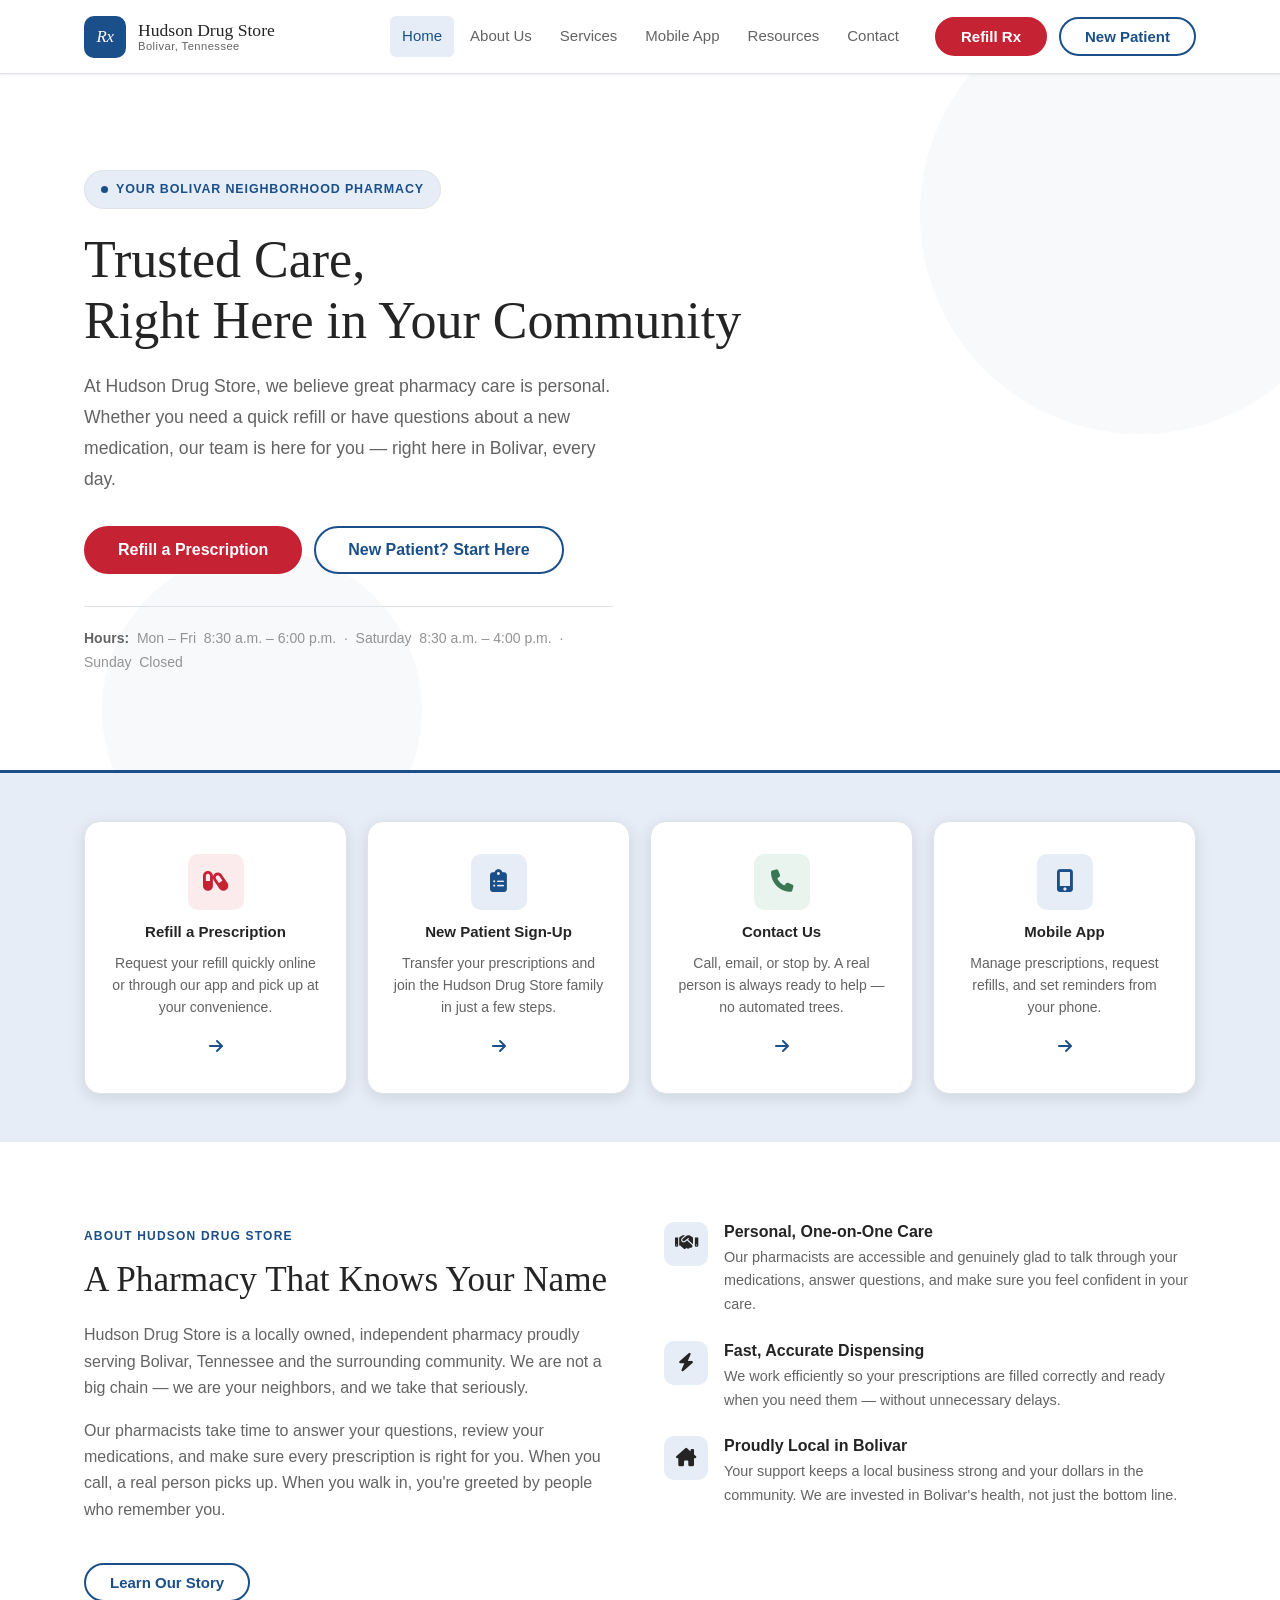
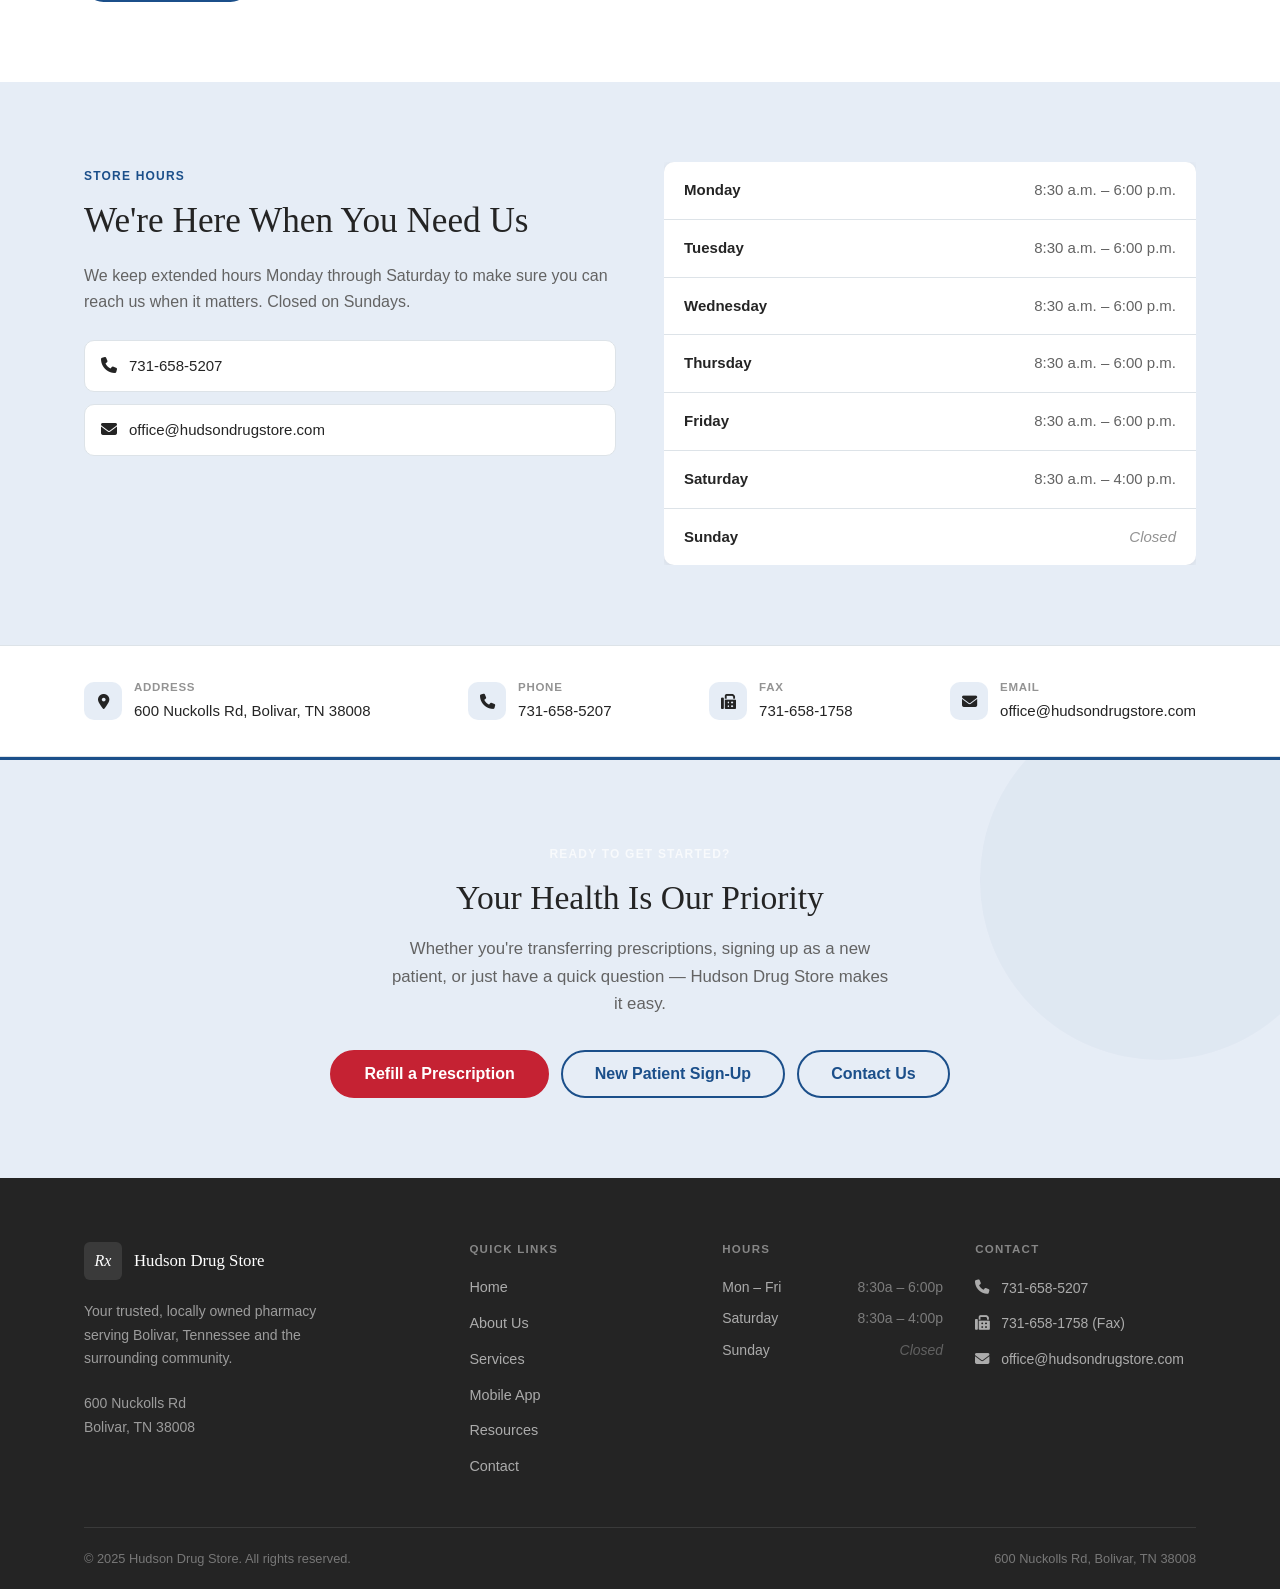
==== index.html @ bd964851 "Initial commit" ====
<!DOCTYPE html>
<html lang="en">
<head>
  <meta charset="UTF-8" />
  <meta name="viewport" content="width=device-width, initial-scale=1.0" />
  <meta name="description" content="Hudson Drug Store is your trusted, locally owned pharmacy in Bolivar, Tennessee. Prescription refills, medication counseling, immunizations, and more — from a team that knows you by name." />
  <title>Hudson Drug Store — Bolivar, TN</title>
  <link rel="stylesheet" href="styles.css" />
  <link rel="stylesheet" href="https://cdnjs.cloudflare.com/ajax/libs/font-awesome/6.5.1/css/all.min.css" />
</head>
<body>

  <!-- ============================================================
       SITE HEADER — repeated on every page
       ============================================================ -->
  <header class="site-header">
    <div class="container header-inner">

      <a href="index.html" class="logo" aria-label="Hudson Drug Store — Home">
        <div class="logo-mark" aria-hidden="true">Rx</div>
        <div class="logo-text">
          <span class="logo-name">Hudson Drug Store</span>
          <span class="logo-tagline">Bolivar, Tennessee</span>
        </div>
      </a>

      <nav class="main-nav" id="main-nav" aria-label="Main navigation">
        <ul class="nav-list">
          <li><a href="index.html">Home</a></li>
          <li><a href="about.html">About Us</a></li>
          <li><a href="services.html">Services</a></li>
          <li><a href="mobile-app.html">Mobile App</a></li>
          <li><a href="resources.html">Resources</a></li>
          <li><a href="contact.html">Contact</a></li>
        </ul>
        <!-- These buttons are visible only in the mobile nav panel -->
        <div class="nav-mobile-actions">
          <a href="https://portal.digitalpharmacist.com/?pharmacy_id=35639321-9e39-4f12-9762-fe898cc6b6e4" class="btn btn-accent btn-lg">Refill a Prescription</a>
          <!-- TODO: Replace # with your new patient registration URL -->
          <a href="contact.html" class="btn btn-outline btn-lg">New Patient Sign-Up</a>
        </div>
      </nav>

      <!-- Desktop action buttons -->
      <div class="header-actions">
        <a href="https://portal.digitalpharmacist.com/?pharmacy_id=35639321-9e39-4f12-9762-fe898cc6b6e4" class="btn btn-accent">Refill Rx</a>
        <!-- TODO: Replace # with your new patient registration URL -->
        <a href="contact.html" class="btn btn-outline">New Patient</a>
      </div>

      <button
        class="mobile-menu-toggle"
        id="mobile-menu-toggle"
        aria-controls="main-nav"
        aria-expanded="false"
        aria-label="Toggle navigation menu"
      >
        <span></span>
        <span></span>
        <span></span>
      </button>

    </div>
  </header>
  <!-- ============================================================
       END SITE HEADER
       ============================================================ -->


  <main>

    <!-- ────────────────────────────────────────────────────────
         HERO
         ──────────────────────────────────────────────────────── -->
    <section class="hero" aria-labelledby="hero-heading">
      <div class="container">
        <div class="hero-inner">

          <div class="hero-badge" aria-hidden="true">
            <span class="hero-badge-dot"></span>
            Your Bolivar Neighborhood Pharmacy
          </div>

          <h1 id="hero-heading">
            Trusted Care,<br>
            Right Here in Your Community
          </h1>

          <p class="hero-sub">
            At Hudson Drug Store, we believe great pharmacy care is personal.
            Whether you need a quick refill or have questions about a new
            medication, our team is here for you — right here in Bolivar,
            every day.
          </p>

          <div class="hero-actions">
            <a href="https://portal.digitalpharmacist.com/?pharmacy_id=35639321-9e39-4f12-9762-fe898cc6b6e4" class="btn btn-accent btn-lg">Refill a Prescription</a>
            <!-- TODO: Replace # with your new patient registration URL -->
            <a href="contact.html" class="btn btn-outline btn-lg">New Patient? Start Here</a>
          </div>

          <p class="hero-note">
            <strong>Hours:</strong>&nbsp;
            Mon – Fri &nbsp;8:30 a.m. – 6:00 p.m.
            &nbsp;·&nbsp;
            Saturday &nbsp;8:30 a.m. – 4:00 p.m.
            &nbsp;·&nbsp;
            Sunday &nbsp;Closed
          </p>

        </div>
      </div>
    </section>
    <!-- END HERO -->


    <!-- ────────────────────────────────────────────────────────
         QUICK ACTION CARDS
         ──────────────────────────────────────────────────────── -->
    <section class="section section--sm section--alt" aria-label="Quick actions">
      <div class="container">
        <div class="action-cards">

          <a href="https://portal.digitalpharmacist.com/?pharmacy_id=35639321-9e39-4f12-9762-fe898cc6b6e4" class="action-card">
            <div class="action-card-icon action-card-icon--accent" aria-hidden="true"><i class="fa-solid fa-capsules"></i></div>
            <h3>Refill a Prescription</h3>
            <p>Request your refill quickly online or through our app and pick up at your convenience.</p>
            <span class="action-card-arrow" aria-hidden="true"><i class="fa-solid fa-arrow-right"></i></span>
          </a>

          <!-- TODO: Replace # with your new patient registration URL -->
          <a href="contact.html" class="action-card">
            <div class="action-card-icon action-card-icon--primary" aria-hidden="true"><i class="fa-solid fa-clipboard-list"></i></div>
            <h3>New Patient Sign-Up</h3>
            <p>Transfer your prescriptions and join the Hudson Drug Store family in just a few steps.</p>
            <span class="action-card-arrow" aria-hidden="true"><i class="fa-solid fa-arrow-right"></i></span>
          </a>

          <a href="contact.html" class="action-card">
            <div class="action-card-icon action-card-icon--green" aria-hidden="true"><i class="fa-solid fa-phone"></i></div>
            <h3>Contact Us</h3>
            <p>Call, email, or stop by. A real person is always ready to help — no automated trees.</p>
            <span class="action-card-arrow" aria-hidden="true"><i class="fa-solid fa-arrow-right"></i></span>
          </a>

          <a href="mobile-app.html" class="action-card">
            <div class="action-card-icon action-card-icon--primary" aria-hidden="true"><i class="fa-solid fa-mobile-screen-button"></i></div>
            <h3>Mobile App</h3>
            <p>Manage prescriptions, request refills, and set reminders from your phone.</p>
            <span class="action-card-arrow" aria-hidden="true"><i class="fa-solid fa-arrow-right"></i></span>
          </a>

        </div>
      </div>
    </section>
    <!-- END QUICK ACTION CARDS -->


    <!-- ────────────────────────────────────────────────────────
         WELCOME / TRUST SECTION
         ──────────────────────────────────────────────────────── -->
    <section class="section section--white" aria-labelledby="welcome-heading">
      <div class="container">
        <div class="welcome-grid">

          <div class="welcome-text">
            <span class="section-label">About Hudson Drug Store</span>
            <h2 id="welcome-heading">A Pharmacy That Knows Your Name</h2>
            <p>
              Hudson Drug Store is a locally owned, independent pharmacy proudly serving
              Bolivar, Tennessee and the surrounding community. We are not a big chain —
              we are your neighbors, and we take that seriously.
            </p>
            <p>
              Our pharmacists take time to answer your questions, review your medications,
              and make sure every prescription is right for you. When you call, a real person
              picks up. When you walk in, you're greeted by people who remember you.
            </p>
            <a href="about.html" class="btn btn-outline mt-6">Learn Our Story</a>
          </div>

          <div class="trust-points">

            <div class="trust-point">
              <div class="trust-point-icon" aria-hidden="true"><i class="fa-solid fa-handshake"></i></div>
              <div class="trust-point-body">
                <h4>Personal, One-on-One Care</h4>
                <p>Our pharmacists are accessible and genuinely glad to talk through your medications, answer questions, and make sure you feel confident in your care.</p>
              </div>
            </div>

            <div class="trust-point">
              <div class="trust-point-icon" aria-hidden="true"><i class="fa-solid fa-bolt"></i></div>
              <div class="trust-point-body">
                <h4>Fast, Accurate Dispensing</h4>
                <p>We work efficiently so your prescriptions are filled correctly and ready when you need them — without unnecessary delays.</p>
              </div>
            </div>

            <div class="trust-point">
              <div class="trust-point-icon" aria-hidden="true"><i class="fa-solid fa-house-chimney"></i></div>
              <div class="trust-point-body">
                <h4>Proudly Local in Bolivar</h4>
                <p>Your support keeps a local business strong and your dollars in the community. We are invested in Bolivar's health, not just the bottom line.</p>
              </div>
            </div>

          </div>

        </div>
      </div>
    </section>
    <!-- END WELCOME / TRUST SECTION -->


    <!-- ────────────────────────────────────────────────────────
         HOURS SECTION
         ──────────────────────────────────────────────────────── -->
    <section class="section section--alt" aria-labelledby="hours-heading">
      <div class="container">
        <div class="hours-grid">

          <div class="hours-info">
            <span class="section-label">Store Hours</span>
            <h2 id="hours-heading">We're Here When You Need Us</h2>
            <p>
              We keep extended hours Monday through Saturday to make sure you can reach us
              when it matters. Closed on Sundays.
            </p>
            <div class="hours-contact-links">
              <a href="tel:7316585207" class="hours-contact-link">
                <span aria-hidden="true"><i class="fa-solid fa-phone"></i></span>
                731-658-5207
              </a>
              <a href="mailto:office@hudsondrugstore.com" class="hours-contact-link">
                <span aria-hidden="true"><i class="fa-solid fa-envelope"></i></span>
                office@hudsondrugstore.com
              </a>
            </div>
          </div>

          <div class="hours-table-wrap">
            <table class="hours-table" aria-label="Pharmacy hours of operation">
              <tbody>
                <tr>
                  <td>Monday</td>
                  <td>8:30 a.m. – 6:00 p.m.</td>
                </tr>
                <tr>
                  <td>Tuesday</td>
                  <td>8:30 a.m. – 6:00 p.m.</td>
                </tr>
                <tr>
                  <td>Wednesday</td>
                  <td>8:30 a.m. – 6:00 p.m.</td>
                </tr>
                <tr>
                  <td>Thursday</td>
                  <td>8:30 a.m. – 6:00 p.m.</td>
                </tr>
                <tr>
                  <td>Friday</td>
                  <td>8:30 a.m. – 6:00 p.m.</td>
                </tr>
                <tr>
                  <td>Saturday</td>
                  <td>8:30 a.m. – 4:00 p.m.</td>
                </tr>
                <tr>
                  <td>Sunday</td>
                  <td class="hours-closed">Closed</td>
                </tr>
              </tbody>
            </table>
          </div>

        </div>
      </div>
    </section>
    <!-- END HOURS SECTION -->


    <!-- ────────────────────────────────────────────────────────
         CONTACT STRIP
         ──────────────────────────────────────────────────────── -->
    <div class="contact-strip" aria-label="Contact information summary">
      <div class="container">
        <div class="contact-strip-inner">

          <div class="contact-strip-item">
            <div class="contact-strip-icon" aria-hidden="true"><i class="fa-solid fa-location-dot"></i></div>
            <div>
              <strong>Address</strong>
              <span>600 Nuckolls Rd, Bolivar, TN 38008</span>
            </div>
          </div>

          <div class="contact-strip-item">
            <div class="contact-strip-icon" aria-hidden="true"><i class="fa-solid fa-phone"></i></div>
            <div>
              <strong>Phone</strong>
              <a href="tel:7316585207">731-658-5207</a>
            </div>
          </div>

          <div class="contact-strip-item">
            <div class="contact-strip-icon" aria-hidden="true"><i class="fa-solid fa-fax"></i></div>
            <div>
              <strong>Fax</strong>
              <span>731-658-1758</span>
            </div>
          </div>

          <div class="contact-strip-item">
            <div class="contact-strip-icon" aria-hidden="true"><i class="fa-solid fa-envelope"></i></div>
            <div>
              <strong>Email</strong>
              <a href="mailto:office@hudsondrugstore.com">office@hudsondrugstore.com</a>
            </div>
          </div>

        </div>
      </div>
    </div>
    <!-- END CONTACT STRIP -->


    <!-- ────────────────────────────────────────────────────────
         CTA STRIP
         ──────────────────────────────────────────────────────── -->
    <section class="cta-strip" aria-labelledby="cta-heading">
      <div class="container">
        <span class="section-label section-label--light">Ready to Get Started?</span>
        <h2 id="cta-heading">Your Health Is Our Priority</h2>
        <p>
          Whether you're transferring prescriptions, signing up as a new patient, or just
          have a quick question — Hudson Drug Store makes it easy.
        </p>
        <div class="btn-group">
          <a href="https://portal.digitalpharmacist.com/?pharmacy_id=35639321-9e39-4f12-9762-fe898cc6b6e4" class="btn btn-accent btn-lg">Refill a Prescription</a>
          <!-- TODO: Replace # with your new patient registration URL -->
          <a href="contact.html" class="btn btn-outline btn-lg">New Patient Sign-Up</a>
          <a href="contact.html" class="btn btn-outline btn-lg">Contact Us</a>
        </div>
      </div>
    </section>
    <!-- END CTA STRIP -->

  </main>


  <!-- ============================================================
       SITE FOOTER — repeated on every page
       ============================================================ -->
  <footer class="site-footer" aria-label="Site footer">
    <div class="container">
      <div class="footer-grid">

        <div class="footer-col">
          <a href="index.html" class="footer-logo" aria-label="Hudson Drug Store — Home">
            <div class="footer-logo-mark" aria-hidden="true">Rx</div>
            <span class="footer-logo-name">Hudson Drug Store</span>
          </a>
          <p class="footer-tagline">
            Your trusted, locally owned pharmacy serving Bolivar, Tennessee
            and the surrounding community.
          </p>
          <address class="footer-address">
            600 Nuckolls Rd<br>
            Bolivar, TN 38008
          </address>
        </div>

        <div class="footer-col">
          <h4>Quick Links</h4>
          <nav class="footer-links" aria-label="Footer navigation">
            <a href="index.html">Home</a>
            <a href="about.html">About Us</a>
            <a href="services.html">Services</a>
            <a href="mobile-app.html">Mobile App</a>
            <a href="resources.html">Resources</a>
            <a href="contact.html">Contact</a>
          </nav>
        </div>

        <div class="footer-col">
          <h4>Hours</h4>
          <div class="footer-hours">
            <div class="footer-hours-row">
              <span>Mon – Fri</span>
              <span>8:30a – 6:00p</span>
            </div>
            <div class="footer-hours-row">
              <span>Saturday</span>
              <span>8:30a – 4:00p</span>
            </div>
            <div class="footer-hours-row">
              <span>Sunday</span>
              <span class="closed">Closed</span>
            </div>
          </div>
        </div>

        <div class="footer-col">
          <h4>Contact</h4>
          <div class="footer-contact-links">
            <a href="tel:7316585207" class="footer-contact-link">
              <span aria-hidden="true"><i class="fa-solid fa-phone"></i></span> 731-658-5207
            </a>
            <a href="tel:7316581758" class="footer-contact-link">
              <span aria-hidden="true"><i class="fa-solid fa-fax"></i></span> 731-658-1758 (Fax)
            </a>
            <a href="mailto:office@hudsondrugstore.com" class="footer-contact-link">
              <span aria-hidden="true"><i class="fa-solid fa-envelope"></i></span> office@hudsondrugstore.com
            </a>
          </div>
        </div>

      </div>

      <div class="footer-bottom">
        <span>&copy; 2025 Hudson Drug Store. All rights reserved.</span>
        <span>600 Nuckolls Rd, Bolivar, TN 38008</span>
      </div>
    </div>
  </footer>
  <!-- ============================================================
       END SITE FOOTER
       ============================================================ -->


  <script src="script.js"></script>
</body>
</html>
---- styles.css ----
/* ==================================================
   Hudson Drug Store — Main Stylesheet
   styles.css
   ==================================================

   Table of Contents
   -------------------------------------------------
   1.  CSS Custom Properties
   2.  Reset & Base
   3.  Typography
   4.  Container & Layout
   5.  Buttons
   6.  Site Header & Logo
   7.  Navigation
   8.  Mobile Menu Toggle
   9.  Home Hero
   10. Quick Action Cards
   11. Welcome / Trust Section
   12. Hours Section
   13. Contact Info Strip
   14. CTA Strip
   15. Subpage Hero (Interior Pages)
   16. Content Sections (Shared)
   17. Service Items
   18. Value / Feature Cards
   19. About Page
   20. Mobile App Page
   21. Resources & FAQ Page
   22. Contact Page
   23. Contact Form
   24. Map Placeholder
   25. Site Footer
   26. Utilities
   27. Responsive — Tablet (max-width: 960px)
   28. Responsive — Mobile (max-width: 640px)
   ================================================== */


/* ─── 1. CSS Custom Properties ─────────────────────────────── */

:root {
  /* Brand colors */
  --clr-primary:         #1B4F8A;
  --clr-primary-dark:    #153E6E;
  --clr-primary-darker:  #0E2A4D;
  --clr-primary-light:   #E6EDF6;

  --clr-accent:          #C52233;
  --clr-accent-dark:     #A41C2B;
  --clr-accent-light:    #FCEBED;

  --clr-green:           #3A7855;
  --clr-green-light:     #E8F4ED;

  /* Neutrals */
  --clr-text:            #242424;
  --clr-text-muted:      #636363;
  --clr-text-light:      #939393;
  --clr-bg:              #FFFFFF;
  --clr-bg-alt:          #E6EDF6;
  --clr-white:           #FFFFFF;
  --clr-border:          #DDE3E8;
  --clr-border-dark:     #C5CDD4;

  /* Spacing scale */
  --sp-1:   0.25rem;
  --sp-2:   0.5rem;
  --sp-3:   0.75rem;
  --sp-4:   1rem;
  --sp-5:   1.25rem;
  --sp-6:   1.5rem;
  --sp-8:   2rem;
  --sp-10:  2.5rem;
  --sp-12:  3rem;
  --sp-16:  4rem;
  --sp-20:  5rem;
  --sp-24:  6rem;

  /* Border radius */
  --r-xs:   4px;
  --r-sm:   6px;
  --r:      10px;
  --r-lg:   16px;
  --r-xl:   24px;
  --r-full: 9999px;

  /* Shadows */
  --sh-xs: 0 1px 3px rgba(0, 0, 0, 0.07);
  --sh-sm: 0 2px 8px rgba(0, 0, 0, 0.09);
  --sh:    0 4px 16px rgba(0, 0, 0, 0.11);
  --sh-md: 0 8px 24px rgba(0, 0, 0, 0.13);
  --sh-lg: 0 16px 48px rgba(0, 0, 0, 0.15);

  /* Typography */
  --font-body:  -apple-system, BlinkMacSystemFont, 'Segoe UI', Roboto,
                Oxygen-Sans, Ubuntu, Cantarell, 'Helvetica Neue', sans-serif;
  --font-serif: Georgia, 'Palatino Linotype', 'Book Antiqua', Palatino, serif;

  /* Layout */
  --max-w:  1160px;
  --hdr-h:  74px;

  /* Transitions */
  --tr:      0.18s ease;
  --tr-slow: 0.30s ease;
}


/* ─── 2. Reset & Base ───────────────────────────────────────── */

*,
*::before,
*::after {
  box-sizing: border-box;
  margin: 0;
  padding: 0;
}

html {
  scroll-behavior: smooth;
  -webkit-text-size-adjust: 100%;
}

body {
  font-family: var(--font-body);
  font-size: 1rem;
  line-height: 1.65;
  color: var(--clr-text);
  background-color: var(--clr-bg);
  -webkit-font-smoothing: antialiased;
  -moz-osx-font-smoothing: grayscale;
}

body.nav-is-open {
  overflow: hidden;
}

img {
  max-width: 100%;
  height: auto;
  display: block;
}

a {
  color: var(--clr-primary);
  text-decoration: none;
  transition: color var(--tr);
}

a:hover {
  color: var(--clr-primary-dark);
}

ul,
ol {
  list-style: none;
}

table {
  border-collapse: collapse;
  width: 100%;
}

input,
textarea,
select,
button {
  font-family: inherit;
  font-size: inherit;
}


/* ─── 3. Typography ─────────────────────────────────────────── */

h1,
h2,
h3,
h4,
h5,
h6 {
  font-family: var(--font-serif);
  line-height: 1.25;
  color: var(--clr-text);
  font-weight: normal;
}

h1 { font-size: clamp(2rem, 5vw, 3rem); }
h2 { font-size: clamp(1.6rem, 3.5vw, 2.2rem); }
h3 { font-size: clamp(1.15rem, 2.5vw, 1.5rem); }
h4 { font-size: 1rem;      font-family: var(--font-body); font-weight: 700; }
h5 { font-size: 0.9375rem; font-family: var(--font-body); font-weight: 700; }

p {
  margin-bottom: var(--sp-4);
  color: var(--clr-text-muted);
  max-width: 68ch;
}

p:last-child {
  margin-bottom: 0;
}

strong {
  color: var(--clr-text);
  font-weight: 600;
}

/* Eyebrow / section labels */
.section-label {
  display: inline-block;
  font-family: var(--font-body);
  font-size: 0.75rem;
  font-weight: 700;
  letter-spacing: 0.1em;
  text-transform: uppercase;
  color: var(--clr-primary);
  margin-bottom: var(--sp-3);
}

.section-label--accent {
  color: var(--clr-accent);
}

.section-label--light {
  color: rgba(255, 255, 255, 0.70);
}


/* ─── 4. Container & Layout ─────────────────────────────────── */

.container {
  width: 100%;
  max-width: var(--max-w);
  margin-left: auto;
  margin-right: auto;
  padding-left: var(--sp-6);
  padding-right: var(--sp-6);
}

.section {
  padding-top: var(--sp-20);
  padding-bottom: var(--sp-20);
}

.section--sm {
  padding-top: var(--sp-12);
  padding-bottom: var(--sp-12);
}

.section--lg {
  padding-top: var(--sp-24);
  padding-bottom: var(--sp-24);
}

.section--alt   { background-color: var(--clr-bg-alt); }
.section--white { background-color: var(--clr-white); }
.section--primary { background-color: var(--clr-primary-light); color: var(--clr-text); }
.section--dark    { background-color: #242424; color: var(--clr-white); }

.section-header {
  margin-bottom: var(--sp-12);
}

.section-header h2 {
  margin-bottom: var(--sp-3);
}

.section-header p {
  font-size: 1.05rem;
  max-width: 60ch;
}

.section-header--center {
  text-align: center;
}

.section-header--center p {
  margin-left: auto;
  margin-right: auto;
}

/* Grid helpers */
.grid-2 {
  display: grid;
  grid-template-columns: 1fr 1fr;
  gap: var(--sp-8);
  align-items: start;
}

.grid-3 {
  display: grid;
  grid-template-columns: repeat(3, 1fr);
  gap: var(--sp-6);
}

.grid-4 {
  display: grid;
  grid-template-columns: repeat(4, 1fr);
  gap: var(--sp-6);
}


/* ─── 5. Buttons ────────────────────────────────────────────── */

.btn {
  display: inline-flex;
  align-items: center;
  justify-content: center;
  gap: var(--sp-2);
  padding: 0.625rem var(--sp-6);
  border: 2px solid transparent;
  border-radius: var(--r-full);
  font-family: var(--font-body);
  font-size: 0.9375rem;
  font-weight: 600;
  line-height: 1;
  cursor: pointer;
  text-decoration: none;
  white-space: nowrap;
  transition: background-color var(--tr), color var(--tr),
              border-color var(--tr), transform var(--tr), box-shadow var(--tr);
  -webkit-user-select: none;
  user-select: none;
}

.btn:focus-visible {
  outline: 3px solid var(--clr-accent);
  outline-offset: 3px;
}

.btn:active {
  transform: translateY(1px);
}

/* Primary — teal fill */
.btn-primary {
  background-color: var(--clr-primary);
  border-color: var(--clr-primary);
  color: var(--clr-white);
}

.btn-primary:hover {
  background-color: var(--clr-primary-dark);
  border-color: var(--clr-primary-dark);
  color: var(--clr-white);
  box-shadow: var(--sh-sm);
}

/* Accent — orange fill (main CTA) */
.btn-accent {
  background-color: var(--clr-accent);
  border-color: var(--clr-accent);
  color: var(--clr-white);
}

.btn-accent:hover {
  background-color: var(--clr-accent-dark);
  border-color: var(--clr-accent-dark);
  color: var(--clr-white);
  box-shadow: var(--sh-sm);
}

/* Outline — teal border on light background */
.btn-outline {
  background-color: transparent;
  border-color: var(--clr-primary);
  color: var(--clr-primary);
}

.btn-outline:hover {
  background-color: var(--clr-primary);
  color: var(--clr-white);
}

/* Outline white — white border on dark background */
.btn-outline-white {
  background-color: transparent;
  border-color: rgba(255, 255, 255, 0.70);
  color: var(--clr-white);
}

.btn-outline-white:hover {
  background-color: var(--clr-white);
  border-color: var(--clr-white);
  color: var(--clr-primary-dark);
}

/* Ghost */
.btn-ghost {
  background-color: transparent;
  border-color: transparent;
  color: var(--clr-primary);
  padding-left: var(--sp-3);
  padding-right: var(--sp-3);
}

.btn-ghost:hover {
  background-color: var(--clr-primary-light);
  color: var(--clr-primary-dark);
}

/* Sizes */
.btn-sm {
  padding: var(--sp-2) var(--sp-4);
  font-size: 0.875rem;
}

.btn-lg {
  padding: 0.875rem var(--sp-8);
  font-size: 1rem;
}

/* Button group */
.btn-group {
  display: flex;
  flex-wrap: wrap;
  gap: var(--sp-3);
  align-items: center;
}


/* ─── 6. Site Header & Logo ─────────────────────────────────── */

.site-header {
  position: sticky;
  top: 0;
  left: 0;
  right: 0;
  z-index: 100;
  height: var(--hdr-h);
  background-color: var(--clr-white);
  border-bottom: 1px solid var(--clr-border);
  box-shadow: var(--sh-xs);
}

.header-inner {
  display: flex;
  align-items: center;
  gap: var(--sp-6);
  height: 100%;
}

.logo {
  display: flex;
  align-items: center;
  gap: var(--sp-3);
  text-decoration: none;
  flex-shrink: 0;
}

.logo-mark {
  width: 42px;
  height: 42px;
  background-color: var(--clr-primary);
  border-radius: var(--r);
  display: flex;
  align-items: center;
  justify-content: center;
  color: var(--clr-white);
  font-family: var(--font-serif);
  font-size: 1.05rem;
  font-style: italic;
  flex-shrink: 0;
  letter-spacing: -0.02em;
  transition: background-color var(--tr);
}

.logo:hover .logo-mark {
  background-color: var(--clr-primary-dark);
}

.logo-text {
  display: flex;
  flex-direction: column;
  line-height: 1.15;
}

.logo-name {
  font-family: var(--font-serif);
  font-size: 1.1rem;
  color: var(--clr-text);
  font-weight: normal;
  transition: color var(--tr);
}

.logo-tagline {
  font-size: 0.7rem;
  color: var(--clr-text-muted);
  letter-spacing: 0.04em;
}

.logo:hover .logo-name {
  color: var(--clr-primary);
}


/* ─── 7. Navigation ─────────────────────────────────────────── */

.main-nav {
  margin-left: auto;
}

.nav-list {
  display: flex;
  align-items: center;
  gap: var(--sp-1);
}

.nav-list a {
  display: block;
  padding: var(--sp-2) var(--sp-3);
  font-size: 0.9375rem;
  font-weight: 500;
  color: var(--clr-text-muted);
  border-radius: var(--r-sm);
  text-decoration: none;
  transition: color var(--tr), background-color var(--tr);
}

.nav-list a:hover,
.nav-list a.active {
  color: var(--clr-primary);
  background-color: var(--clr-primary-light);
}

.header-actions {
  display: flex;
  align-items: center;
  gap: var(--sp-3);
  flex-shrink: 0;
}

/* Mobile actions shown inside the open nav panel */
.nav-mobile-actions {
  display: none;
}


/* ─── 8. Mobile Menu Toggle ─────────────────────────────────── */

.mobile-menu-toggle {
  display: none;
  flex-direction: column;
  justify-content: center;
  gap: 5px;
  width: 40px;
  height: 40px;
  background: none;
  border: none;
  border-radius: var(--r-sm);
  cursor: pointer;
  padding: var(--sp-2);
  margin-left: auto;
  flex-shrink: 0;
  transition: background-color var(--tr);
}

.mobile-menu-toggle:hover {
  background-color: var(--clr-primary-light);
}

.mobile-menu-toggle span {
  display: block;
  width: 100%;
  height: 2px;
  background-color: var(--clr-text);
  border-radius: 2px;
  transition: transform var(--tr), opacity var(--tr);
  transform-origin: center;
}

.mobile-menu-toggle.is-active span:nth-child(1) {
  transform: translateY(7px) rotate(45deg);
}

.mobile-menu-toggle.is-active span:nth-child(2) {
  opacity: 0;
  transform: scaleX(0);
}

.mobile-menu-toggle.is-active span:nth-child(3) {
  transform: translateY(-7px) rotate(-45deg);
}


/* ─── 9. Home Hero ──────────────────────────────────────────── */

.hero {
  background: var(--clr-white);
  color: var(--clr-text);
  padding: var(--sp-24) 0;
  position: relative;
  overflow: hidden;
  border-bottom: 3px solid var(--clr-primary);
}

/* Decorative background shapes */
.hero::before {
  content: '';
  position: absolute;
  top: -80px;
  right: -80px;
  width: 440px;
  height: 440px;
  background: rgba(27, 79, 138, 0.03);
  border-radius: 50%;
  pointer-events: none;
}

.hero::after {
  content: '';
  position: absolute;
  bottom: -100px;
  left: 8%;
  width: 320px;
  height: 320px;
  background: rgba(27, 79, 138, 0.03);
  border-radius: 50%;
  pointer-events: none;
}

.hero-inner {
  position: relative;
  z-index: 1;
  max-width: 720px;
}

.hero-badge {
  display: inline-flex;
  align-items: center;
  gap: var(--sp-2);
  background: var(--clr-primary-light);
  border: 1px solid var(--clr-border);
  border-radius: var(--r-full);
  padding: var(--sp-2) var(--sp-4);
  font-size: 0.78rem;
  font-weight: 700;
  letter-spacing: 0.07em;
  text-transform: uppercase;
  color: var(--clr-primary);
  margin-bottom: var(--sp-5);
}

.hero-badge-dot {
  width: 7px;
  height: 7px;
  background-color: var(--clr-primary);
  border-radius: 50%;
  display: inline-block;
  flex-shrink: 0;
}

.hero h1 {
  color: var(--clr-text);
  margin-bottom: var(--sp-5);
  font-size: clamp(2.1rem, 5vw, 3.25rem);
  line-height: 1.18;
}

.hero-sub {
  font-size: 1.1rem;
  color: var(--clr-text-muted);
  max-width: 55ch;
  line-height: 1.75;
  margin-bottom: var(--sp-8);
}

.hero-actions {
  display: flex;
  flex-wrap: wrap;
  gap: var(--sp-3);
  align-items: center;
  margin-bottom: var(--sp-8);
}

.hero-note {
  font-size: 0.875rem;
  color: var(--clr-text-light);
  border-top: 1px solid var(--clr-border);
  padding-top: var(--sp-5);
}

.hero-note strong {
  color: var(--clr-text-muted);
}


/* ─── 10. Quick Action Cards ────────────────────────────────── */

.action-cards {
  display: grid;
  grid-template-columns: repeat(4, 1fr);
  gap: var(--sp-5);
}

.action-card {
  background-color: var(--clr-white);
  border-radius: var(--r-lg);
  box-shadow: var(--sh);
  padding: var(--sp-8) var(--sp-6);
  text-align: center;
  text-decoration: none;
  color: var(--clr-text);
  border: 1px solid var(--clr-border);
  display: flex;
  flex-direction: column;
  align-items: center;
  gap: var(--sp-3);
  transition: transform var(--tr-slow), box-shadow var(--tr-slow), border-color var(--tr);
}

.action-card:hover {
  transform: translateY(-5px);
  box-shadow: var(--sh-lg);
  border-color: var(--clr-primary);
  color: var(--clr-text);
}

.action-card-icon {
  width: 56px;
  height: 56px;
  border-radius: var(--r);
  display: flex;
  align-items: center;
  justify-content: center;
  font-size: 1.4rem;
  flex-shrink: 0;
}

.action-card-icon--primary { background-color: var(--clr-primary-light); color: var(--clr-primary); }
.action-card-icon--accent  { background-color: var(--clr-accent-light);  color: var(--clr-accent); }
.action-card-icon--green   { background-color: var(--clr-green-light);   color: var(--clr-green); }

.action-card h3 {
  font-family: var(--font-body);
  font-size: 0.9375rem;
  font-weight: 700;
  color: var(--clr-text);
  line-height: 1.3;
}

.action-card p {
  font-size: 0.875rem;
  color: var(--clr-text-muted);
  margin: 0;
  max-width: none;
  line-height: 1.55;
}

.action-card-arrow {
  font-size: 1rem;
  color: var(--clr-primary);
  font-weight: 700;
  margin-top: var(--sp-1);
}


/* ─── 11. Welcome / Trust Section ───────────────────────────── */

.welcome-grid {
  display: grid;
  grid-template-columns: 1fr 1fr;
  gap: var(--sp-12);
  align-items: start;
}

.welcome-text h2 {
  margin-bottom: var(--sp-5);
}

.trust-points {
  display: flex;
  flex-direction: column;
  gap: var(--sp-6);
}

.trust-point {
  display: flex;
  gap: var(--sp-4);
  align-items: flex-start;
}

.trust-point-icon {
  width: 44px;
  height: 44px;
  flex-shrink: 0;
  background-color: var(--clr-primary-light);
  border-radius: var(--r);
  display: flex;
  align-items: center;
  justify-content: center;
  font-size: 1.15rem;
}

.trust-point-body h4 {
  margin-bottom: var(--sp-1);
}

.trust-point-body p {
  font-size: 0.9rem;
  margin: 0;
  max-width: none;
}


/* ─── 12. Hours Section ─────────────────────────────────────── */

.hours-grid {
  display: grid;
  grid-template-columns: 1fr 1fr;
  gap: var(--sp-12);
  align-items: start;
}

.hours-info h2 {
  margin-bottom: var(--sp-5);
}

.hours-table-wrap {
  overflow-x: auto;
}

.hours-table {
  width: 100%;
  border-radius: var(--r);
  overflow: hidden;
  box-shadow: var(--sh-sm);
  background-color: var(--clr-white);
}

.hours-table tr {
  border-bottom: 1px solid var(--clr-border);
}

.hours-table tr:last-child {
  border-bottom: none;
}

.hours-table td {
  padding: var(--sp-4) var(--sp-5);
  font-size: 0.9375rem;
}

.hours-table td:first-child {
  font-weight: 600;
  color: var(--clr-text);
  width: 50%;
}

.hours-table td:last-child {
  color: var(--clr-text-muted);
  text-align: right;
}

.hours-closed {
  color: var(--clr-text-light) !important;
  font-style: italic;
}

.hours-contact-links {
  display: flex;
  flex-direction: column;
  gap: var(--sp-3);
  margin-top: var(--sp-6);
}

.hours-contact-link {
  display: flex;
  align-items: center;
  gap: var(--sp-3);
  font-size: 0.9375rem;
  font-weight: 500;
  color: var(--clr-text);
  text-decoration: none;
  padding: var(--sp-3) var(--sp-4);
  background-color: var(--clr-white);
  border-radius: var(--r);
  border: 1px solid var(--clr-border);
  transition: border-color var(--tr), box-shadow var(--tr), color var(--tr);
}

.hours-contact-link:hover {
  border-color: var(--clr-primary);
  box-shadow: var(--sh-sm);
  color: var(--clr-primary);
}

.hours-contact-link span {
  font-size: 1rem;
}


/* ─── 13. Contact Info Strip ────────────────────────────────── */

.contact-strip {
  background-color: var(--clr-white);
  border-top: 1px solid var(--clr-border);
  border-bottom: 1px solid var(--clr-border);
}

.contact-strip-inner {
  display: flex;
  align-items: center;
  justify-content: space-between;
  gap: var(--sp-6);
  flex-wrap: wrap;
  padding: var(--sp-8) 0;
}

.contact-strip-item {
  display: flex;
  align-items: center;
  gap: var(--sp-3);
  font-size: 0.9375rem;
}

.contact-strip-icon {
  width: 38px;
  height: 38px;
  background-color: var(--clr-primary-light);
  border-radius: var(--r);
  display: flex;
  align-items: center;
  justify-content: center;
  font-size: 0.95rem;
  flex-shrink: 0;
}

.contact-strip-item strong {
  display: block;
  font-size: 0.72rem;
  text-transform: uppercase;
  letter-spacing: 0.06em;
  color: var(--clr-text-light);
  margin-bottom: 2px;
  font-weight: 700;
}

.contact-strip-item a,
.contact-strip-item span {
  color: var(--clr-text);
  font-weight: 500;
}

.contact-strip-item a:hover {
  color: var(--clr-primary);
}


/* ─── 14. CTA Strip ─────────────────────────────────────────── */

.cta-strip {
  background: var(--clr-primary-light);
  color: var(--clr-text);
  padding: var(--sp-20) 0;
  text-align: center;
  position: relative;
  overflow: hidden;
  border-top: 3px solid var(--clr-primary);
}

.cta-strip::before {
  content: '';
  position: absolute;
  top: -60px;
  right: -60px;
  width: 360px;
  height: 360px;
  background: rgba(27, 79, 138, 0.03);
  border-radius: 50%;
  pointer-events: none;
}

.cta-strip h2 {
  color: var(--clr-text);
  margin-bottom: var(--sp-4);
  font-size: clamp(1.5rem, 3.5vw, 2.1rem);
  position: relative;
  z-index: 1;
}

.cta-strip p {
  color: var(--clr-text-muted);
  max-width: 54ch;
  margin-left: auto;
  margin-right: auto;
  margin-bottom: var(--sp-8);
  font-size: 1.05rem;
  position: relative;
  z-index: 1;
}

.cta-strip .btn-group {
  justify-content: center;
  position: relative;
  z-index: 1;
}


/* ─── 15. Subpage Hero ──────────────────────────────────────── */

.page-hero {
  background: var(--clr-white);
  color: var(--clr-text);
  padding: var(--sp-16) 0;
  position: relative;
  overflow: hidden;
  border-bottom: 3px solid var(--clr-primary);
}

.page-hero::before {
  content: '';
  position: absolute;
  top: -60px;
  right: -60px;
  width: 300px;
  height: 300px;
  background: rgba(27, 79, 138, 0.03);
  border-radius: 50%;
  pointer-events: none;
}

.page-hero-inner {
  position: relative;
  z-index: 1;
}

.page-hero h1 {
  color: var(--clr-text);
  margin-bottom: var(--sp-3);
  font-size: clamp(1.8rem, 4vw, 2.6rem);
}

.page-hero p {
  color: var(--clr-text-muted);
  font-size: 1.05rem;
  max-width: 58ch;
  margin: 0;
}

.breadcrumb {
  display: flex;
  align-items: center;
  gap: var(--sp-2);
  font-size: 0.85rem;
  color: var(--clr-text-light);
  margin-bottom: var(--sp-4);
}

.breadcrumb a {
  color: var(--clr-text-muted);
  text-decoration: none;
  transition: color var(--tr);
}

.breadcrumb a:hover {
  color: var(--clr-primary);
}

.breadcrumb-sep {
  opacity: 0.45;
}


/* ─── 16. Content Sections (Shared) ────────────────────────── */

.prose p {
  max-width: none;
  font-size: 1.0125rem;
  line-height: 1.78;
  color: var(--clr-text-muted);
  margin-bottom: var(--sp-5);
}

.content-lead {
  font-size: 1.15rem;
  color: var(--clr-text-muted);
  line-height: 1.78;
  max-width: 72ch;
  margin-bottom: var(--sp-6);
}


/* ─── 17. Service Items ─────────────────────────────────────── */

.service-list {
  display: flex;
  flex-direction: column;
  gap: var(--sp-4);
}

.service-item {
  display: grid;
  grid-template-columns: 64px 1fr;
  gap: var(--sp-6);
  align-items: start;
  background-color: var(--clr-white);
  border-radius: var(--r-lg);
  border: 1px solid var(--clr-border);
  padding: var(--sp-8);
  transition: border-color var(--tr), box-shadow var(--tr);
}

.service-item:hover {
  border-color: var(--clr-primary);
  box-shadow: var(--sh);
}

.service-item-icon {
  width: 56px;
  height: 56px;
  background-color: var(--clr-primary-light);
  border-radius: var(--r);
  display: flex;
  align-items: center;
  justify-content: center;
  font-size: 1.35rem;
  flex-shrink: 0;
}

.service-item-icon--accent { background-color: var(--clr-accent-light); }
.service-item-icon--green  { background-color: var(--clr-green-light);  }

.service-item-body h3 {
  font-size: 1.15rem;
  margin-bottom: var(--sp-2);
}

.service-item-body p {
  font-size: 0.95rem;
  max-width: none;
  margin-bottom: var(--sp-5);
}

.service-item-body .btn {
  font-size: 0.875rem;
  padding: 0.5rem var(--sp-4);
}


/* ─── 18. Value / Feature Cards ─────────────────────────────── */

.feature-card {
  background-color: var(--clr-white);
  border-radius: var(--r-lg);
  border: 1px solid var(--clr-border);
  padding: var(--sp-8) var(--sp-6);
  text-align: center;
  transition: transform var(--tr-slow), box-shadow var(--tr-slow);
}

.feature-card:hover {
  transform: translateY(-4px);
  box-shadow: var(--sh);
}

.feature-card-icon {
  width: 60px;
  height: 60px;
  margin: 0 auto var(--sp-5);
  background-color: var(--clr-primary-light);
  border-radius: var(--r-lg);
  display: flex;
  align-items: center;
  justify-content: center;
  font-size: 1.4rem;
}

.feature-card h3 {
  font-size: 1.05rem;
  margin-bottom: var(--sp-3);
}

.feature-card p {
  font-size: 0.9rem;
  margin: 0;
  max-width: none;
}


/* ─── 19. About Page ────────────────────────────────────────── */

.story-grid {
  display: grid;
  grid-template-columns: 1fr 1fr;
  gap: var(--sp-16);
  align-items: start;
}

.story-callout {
  background-color: var(--clr-primary-light);
  border-left: 4px solid var(--clr-primary);
  border-radius: 0 var(--r) var(--r) 0;
  padding: var(--sp-6) var(--sp-8);
  margin-top: var(--sp-6);
}

.story-callout p {
  font-size: 1rem;
  color: var(--clr-primary-dark);
  margin: 0;
  max-width: none;
  font-style: italic;
  line-height: 1.75;
}

.story-aside {
  background-color: var(--clr-white);
  border-radius: var(--r-lg);
  border: 1px solid var(--clr-border);
  padding: var(--sp-8);
  box-shadow: var(--sh-sm);
}

.story-aside h3 {
  font-size: 1.2rem;
  margin-bottom: var(--sp-6);
}

.aside-list {
  display: flex;
  flex-direction: column;
  gap: var(--sp-4);
}

.aside-list-item {
  display: flex;
  align-items: flex-start;
  gap: var(--sp-3);
  font-size: 0.9375rem;
  color: var(--clr-text-muted);
  line-height: 1.6;
}

.aside-list-item::before {
  content: '\f00c';
  font-family: 'Font Awesome 6 Free';
  font-weight: 900;
  color: var(--clr-green);
  flex-shrink: 0;
  font-size: 0.9rem;
  margin-top: 2px;
}

.value-cards {
  display: grid;
  grid-template-columns: repeat(3, 1fr);
  gap: var(--sp-5);
}

.value-card {
  background-color: var(--clr-white);
  border-radius: var(--r-lg);
  border: 1px solid var(--clr-border);
  padding: var(--sp-8) var(--sp-6);
  transition: border-color var(--tr), box-shadow var(--tr);
}

.value-card:hover {
  border-color: var(--clr-primary);
  box-shadow: var(--sh-sm);
}

.value-card-icon {
  font-size: 1.75rem;
  margin-bottom: var(--sp-4);
  display: block;
  line-height: 1;
}

.value-card h3 {
  font-family: var(--font-body);
  font-size: 1rem;
  font-weight: 700;
  margin-bottom: var(--sp-3);
}

.value-card p {
  font-size: 0.9rem;
  margin: 0;
  max-width: none;
  line-height: 1.65;
}


/* ─── 20. Mobile App Page ───────────────────────────────────── */

.app-intro-grid {
  display: grid;
  grid-template-columns: 1fr 1.1fr;
  gap: var(--sp-12);
  align-items: center;
}

.app-visual {
  background: linear-gradient(
    145deg,
    var(--clr-primary-light) 0%,
    var(--clr-bg-alt) 100%
  );
  border-radius: var(--r-xl);
  border: 1px solid var(--clr-border);
  aspect-ratio: 9 / 14;
  max-height: 500px;
  display: flex;
  flex-direction: column;
  align-items: center;
  justify-content: center;
  gap: var(--sp-4);
  box-shadow: var(--sh-md);
}

.app-visual-icon {
  font-size: 4rem;
  line-height: 1;
}

.app-visual-label {
  font-size: 0.9rem;
  color: var(--clr-text-muted);
  text-align: center;
  max-width: 18ch;
  margin: 0;
  line-height: 1.55;
}

.app-intro-text h2 {
  margin-bottom: var(--sp-4);
}

.app-intro-text p {
  max-width: none;
}

.app-store-buttons {
  display: flex;
  flex-wrap: wrap;
  gap: var(--sp-3);
  margin-top: var(--sp-6);
}

.app-store-btn {
  display: flex;
  align-items: center;
  gap: var(--sp-3);
  padding: var(--sp-3) var(--sp-5);
  background-color: var(--clr-text);
  color: var(--clr-white);
  border-radius: var(--r);
  text-decoration: none;
  min-width: 180px;
  transition: background-color var(--tr), transform var(--tr);
}

.app-store-btn:hover {
  background-color: #242424;
  color: var(--clr-white);
  transform: translateY(-2px);
}

.app-store-btn-icon {
  font-size: 1.4rem;
  flex-shrink: 0;
  line-height: 1;
}

.app-store-btn-text {
  display: flex;
  flex-direction: column;
  line-height: 1.2;
}

.app-store-btn-text small {
  font-size: 0.63rem;
  opacity: 0.72;
  text-transform: uppercase;
  letter-spacing: 0.04em;
}

.app-store-btn-text strong {
  font-size: 0.9375rem;
  color: var(--clr-white);
  font-weight: 600;
}

.app-features-grid {
  display: grid;
  grid-template-columns: repeat(3, 1fr);
  gap: var(--sp-5);
}

.app-feature-item {
  background-color: var(--clr-white);
  border: 1px solid var(--clr-border);
  border-radius: var(--r-lg);
  padding: var(--sp-6);
  transition: border-color var(--tr), transform var(--tr-slow);
}

.app-feature-item:hover {
  border-color: var(--clr-primary);
  transform: translateY(-3px);
}

.app-feature-icon {
  font-size: 1.6rem;
  margin-bottom: var(--sp-4);
  display: block;
  line-height: 1;
}

.app-feature-item h4 {
  margin-bottom: var(--sp-2);
}

.app-feature-item p {
  font-size: 0.875rem;
  margin: 0;
  max-width: none;
}

.how-it-works {
  display: flex;
  flex-direction: column;
  gap: var(--sp-6);
}

.how-step {
  display: flex;
  gap: var(--sp-5);
  align-items: flex-start;
}

.how-step-num {
  width: 44px;
  height: 44px;
  flex-shrink: 0;
  background-color: var(--clr-primary);
  color: var(--clr-white);
  border-radius: 50%;
  display: flex;
  align-items: center;
  justify-content: center;
  font-weight: 700;
  font-size: 1rem;
  font-family: var(--font-body);
}

.how-step-body h4 {
  margin-bottom: var(--sp-1);
  font-size: 1rem;
}

.how-step-body p {
  font-size: 0.9rem;
  margin: 0;
  max-width: none;
}


/* ─── 21. Resources & FAQ Page ──────────────────────────────── */

.faq-list {
  display: flex;
  flex-direction: column;
  gap: var(--sp-3);
}

.faq-item {
  background-color: var(--clr-white);
  border: 1px solid var(--clr-border);
  border-radius: var(--r);
  overflow: hidden;
  transition: border-color var(--tr);
}

.faq-item:hover,
.faq-item.faq-open {
  border-color: var(--clr-primary);
}

.faq-question {
  display: flex;
  align-items: center;
  justify-content: space-between;
  gap: var(--sp-4);
  padding: var(--sp-5) var(--sp-6);
  cursor: pointer;
  font-weight: 600;
  font-size: 0.9375rem;
  color: var(--clr-text);
  background: none;
  border: none;
  width: 100%;
  text-align: left;
  transition: color var(--tr);
}

.faq-question:hover {
  color: var(--clr-primary);
}

.faq-toggle {
  font-size: 1.4rem;
  flex-shrink: 0;
  color: var(--clr-primary);
  font-weight: 300;
  line-height: 1;
  user-select: none;
  transition: transform var(--tr);
  display: inline-block;
}

.faq-item.faq-open .faq-toggle {
  transform: rotate(45deg);
}

.faq-answer {
  padding: 0 var(--sp-6) var(--sp-5);
  font-size: 0.9375rem;
  color: var(--clr-text-muted);
  line-height: 1.72;
  display: none;
}

.faq-item.faq-open .faq-answer {
  display: block;
}

.insurance-grid {
  display: grid;
  grid-template-columns: repeat(2, 1fr);
  gap: var(--sp-5);
}

.insurance-item {
  background-color: var(--clr-white);
  border: 1px solid var(--clr-border);
  border-radius: var(--r);
  padding: var(--sp-6);
  transition: border-color var(--tr);
}

.insurance-item:hover {
  border-color: var(--clr-primary);
}

.insurance-item h4 {
  margin-bottom: var(--sp-2);
}

.insurance-item p {
  font-size: 0.9rem;
  margin: 0;
  max-width: none;
}

.tips-list {
  display: flex;
  flex-direction: column;
  gap: var(--sp-3);
}

.tip-item {
  display: flex;
  gap: var(--sp-4);
  align-items: flex-start;
  padding: var(--sp-5) var(--sp-6);
  background-color: var(--clr-white);
  border: 1px solid var(--clr-border);
  border-radius: var(--r);
  transition: border-color var(--tr);
}

.tip-item:hover {
  border-color: var(--clr-primary);
}

.tip-icon {
  font-size: 1.15rem;
  flex-shrink: 0;
  width: 36px;
  height: 36px;
  display: flex;
  align-items: center;
  justify-content: center;
  background-color: var(--clr-primary-light);
  border-radius: var(--r-sm);
  line-height: 1;
}

.tip-item h4 {
  margin-bottom: var(--sp-1);
}

.tip-item p {
  font-size: 0.9rem;
  margin: 0;
  max-width: none;
}


/* ─── 22. Contact Page ──────────────────────────────────────── */

.contact-page-grid {
  display: grid;
  grid-template-columns: 1fr 1.5fr;
  gap: var(--sp-10);
  align-items: start;
}

.contact-info-block {
  background-color: var(--clr-white);
  border: 1px solid var(--clr-border);
  border-radius: var(--r-lg);
  padding: var(--sp-8);
  box-shadow: var(--sh-sm);
}

.contact-info-block h2 {
  font-size: 1.35rem;
  margin-bottom: var(--sp-6);
}

.contact-detail {
  display: flex;
  align-items: flex-start;
  gap: var(--sp-4);
  padding: var(--sp-4) 0;
  border-bottom: 1px solid var(--clr-border);
}

.contact-detail:last-of-type {
  border-bottom: none;
  padding-bottom: 0;
}

.contact-detail-icon {
  width: 40px;
  height: 40px;
  flex-shrink: 0;
  background-color: var(--clr-primary-light);
  border-radius: var(--r);
  display: flex;
  align-items: center;
  justify-content: center;
  font-size: 0.95rem;
}

.contact-detail-body strong {
  display: block;
  font-size: 0.72rem;
  text-transform: uppercase;
  letter-spacing: 0.06em;
  color: var(--clr-text-light);
  margin-bottom: 3px;
  font-weight: 700;
}

.contact-detail-body a,
.contact-detail-body span {
  font-size: 0.9375rem;
  color: var(--clr-text);
  font-weight: 500;
}

.contact-detail-body a:hover {
  color: var(--clr-primary);
}

.hours-contact-table {
  width: 100%;
  margin-top: var(--sp-6);
  font-size: 0.9rem;
}

.hours-contact-table tr {
  border-bottom: 1px solid var(--clr-border);
}

.hours-contact-table tr:last-child {
  border-bottom: none;
}

.hours-contact-table td {
  padding: var(--sp-3) 0;
  color: var(--clr-text-muted);
}

.hours-contact-table td:first-child {
  font-weight: 600;
  color: var(--clr-text);
  width: 55%;
}

.hours-contact-table td:last-child {
  text-align: right;
}


/* ─── 23. Contact Form ──────────────────────────────────────── */

.contact-form-wrap {
  background-color: var(--clr-white);
  border: 1px solid var(--clr-border);
  border-radius: var(--r-lg);
  padding: var(--sp-8);
  box-shadow: var(--sh-sm);
}

.contact-form-wrap h2 {
  font-size: 1.35rem;
  margin-bottom: var(--sp-2);
}

.contact-form-wrap > p {
  font-size: 0.9rem;
  color: var(--clr-text-muted);
  margin-bottom: var(--sp-6);
  max-width: none;
}

.form-row {
  display: grid;
  grid-template-columns: 1fr 1fr;
  gap: var(--sp-4);
}

.form-group {
  display: flex;
  flex-direction: column;
  gap: var(--sp-2);
  margin-bottom: var(--sp-4);
}

.form-label {
  font-size: 0.875rem;
  font-weight: 600;
  color: var(--clr-text);
}

.form-label span {
  color: var(--clr-accent);
  margin-left: 2px;
}

.form-input,
.form-textarea,
.form-select {
  width: 100%;
  padding: 0.625rem var(--sp-4);
  border: 1.5px solid var(--clr-border);
  border-radius: var(--r);
  font-family: var(--font-body);
  font-size: 0.9375rem;
  color: var(--clr-text);
  background-color: var(--clr-white);
  transition: border-color var(--tr), box-shadow var(--tr);
  line-height: 1.5;
  appearance: none;
  -webkit-appearance: none;
}

.form-input:focus,
.form-textarea:focus,
.form-select:focus {
  outline: none;
  border-color: var(--clr-primary);
  box-shadow: 0 0 0 3px rgba(27, 79, 138, 0.12);
}

.form-input::placeholder,
.form-textarea::placeholder {
  color: var(--clr-text-light);
}

.form-textarea {
  min-height: 140px;
  resize: vertical;
}

.form-note {
  font-size: 0.82rem;
  color: var(--clr-text-muted);
  margin-top: var(--sp-4);
  line-height: 1.6;
  max-width: none;
}


/* ─── 24. Map Placeholder ───────────────────────────────────── */

.map-placeholder {
  width: 100%;
  height: 360px;
  background: linear-gradient(
    135deg,
    var(--clr-primary-light) 0%,
    var(--clr-bg-alt) 100%
  );
  border-radius: var(--r-lg);
  border: 2px dashed var(--clr-border);
  display: flex;
  flex-direction: column;
  align-items: center;
  justify-content: center;
  gap: var(--sp-4);
  color: var(--clr-text-muted);
  text-align: center;
}

.map-placeholder-icon {
  font-size: 2.5rem;
  line-height: 1;
}

.map-placeholder p {
  font-size: 0.9375rem;
  margin: 0;
  max-width: 32ch;
  line-height: 1.65;
}

.map-placeholder a {
  color: var(--clr-primary);
  font-weight: 600;
  text-decoration: underline;
}


/* ─── 25. Site Footer ───────────────────────────────────────── */

.site-footer {
  background-color: #242424;
  color: rgba(255, 255, 255, 0.75);
  padding-top: var(--sp-16);
}

.footer-grid {
  display: grid;
  grid-template-columns: 1.6fr 1fr 1fr 1fr;
  gap: var(--sp-8);
  padding-bottom: var(--sp-12);
  border-bottom: 1px solid rgba(255, 255, 255, 0.10);
}

.footer-col h4 {
  font-family: var(--font-body);
  font-size: 0.72rem;
  font-weight: 700;
  text-transform: uppercase;
  letter-spacing: 0.11em;
  color: rgba(255, 255, 255, 0.45);
  margin-bottom: var(--sp-5);
}

.footer-logo {
  display: flex;
  align-items: center;
  gap: var(--sp-3);
  text-decoration: none;
  margin-bottom: var(--sp-5);
}

.footer-logo-mark {
  width: 38px;
  height: 38px;
  background-color: rgba(255, 255, 255, 0.10);
  border-radius: var(--r-sm);
  display: flex;
  align-items: center;
  justify-content: center;
  color: var(--clr-white);
  font-family: var(--font-serif);
  font-size: 1rem;
  font-style: italic;
  flex-shrink: 0;
}

.footer-logo-name {
  font-family: var(--font-serif);
  font-size: 1.05rem;
  color: var(--clr-white);
}

.footer-tagline {
  font-size: 0.875rem;
  color: rgba(255, 255, 255, 0.55);
  line-height: 1.68;
  margin-bottom: var(--sp-5);
  max-width: 30ch;
}

.footer-address {
  font-size: 0.875rem;
  color: rgba(255, 255, 255, 0.55);
  line-height: 1.78;
  font-style: normal;
}

.footer-links {
  display: flex;
  flex-direction: column;
  gap: var(--sp-3);
}

.footer-links a {
  font-size: 0.9rem;
  color: rgba(255, 255, 255, 0.62);
  text-decoration: none;
  transition: color var(--tr);
}

.footer-links a:hover {
  color: var(--clr-white);
}

.footer-hours {
  display: flex;
  flex-direction: column;
  gap: var(--sp-2);
}

.footer-hours-row {
  display: flex;
  justify-content: space-between;
  gap: var(--sp-3);
  font-size: 0.875rem;
}

.footer-hours-row span:first-child {
  color: rgba(255, 255, 255, 0.62);
}

.footer-hours-row span:last-child {
  color: rgba(255, 255, 255, 0.40);
  text-align: right;
}

.footer-hours-row span.closed {
  color: rgba(255, 255, 255, 0.28);
  font-style: italic;
}

.footer-contact-links {
  display: flex;
  flex-direction: column;
  gap: var(--sp-3);
}

.footer-contact-link {
  display: flex;
  align-items: center;
  gap: var(--sp-3);
  font-size: 0.875rem;
  color: rgba(255, 255, 255, 0.62);
  text-decoration: none;
  transition: color var(--tr);
}

.footer-contact-link:hover {
  color: var(--clr-white);
}

.footer-contact-link span {
  font-size: 0.9rem;
}

.footer-bottom {
  display: flex;
  align-items: center;
  justify-content: space-between;
  gap: var(--sp-4);
  flex-wrap: wrap;
  padding: var(--sp-5) 0;
  font-size: 0.8rem;
  color: rgba(255, 255, 255, 0.38);
}

.footer-bottom a {
  color: rgba(255, 255, 255, 0.48);
  text-decoration: none;
  transition: color var(--tr);
}

.footer-bottom a:hover {
  color: rgba(255, 255, 255, 0.80);
}


/* ─── 26. Utilities ─────────────────────────────────────────── */

.text-center { text-align: center; }

.mt-4  { margin-top: var(--sp-4);  }
.mt-6  { margin-top: var(--sp-6);  }
.mt-8  { margin-top: var(--sp-8);  }
.mt-10 { margin-top: var(--sp-10); }

.mb-4  { margin-bottom: var(--sp-4);  }
.mb-6  { margin-bottom: var(--sp-6);  }
.mb-8  { margin-bottom: var(--sp-8);  }

.sr-only {
  position: absolute;
  width: 1px;
  height: 1px;
  padding: 0;
  margin: -1px;
  overflow: hidden;
  clip: rect(0, 0, 0, 0);
  white-space: nowrap;
  border-width: 0;
}


/* ─── 27. Responsive — Tablet (max-width: 960px) ────────────── */

@media (max-width: 960px) {
  :root {
    --hdr-h: 66px;
  }

  /* Show hamburger, hide desktop elements */
  .mobile-menu-toggle {
    display: flex;
  }

  .header-actions {
    display: none;
  }

  /* Mobile nav becomes a full-height panel */
  .main-nav {
    display: none;
    position: fixed;
    top: var(--hdr-h);
    left: 0;
    right: 0;
    bottom: 0;
    background-color: var(--clr-white);
    z-index: 99;
    padding: var(--sp-6);
    overflow-y: auto;
    flex-direction: column;
    border-top: 1px solid var(--clr-border);
    box-shadow: var(--sh-lg);
  }

  .main-nav.nav-open {
    display: flex;
  }

  .nav-list {
    flex-direction: column;
    align-items: stretch;
    gap: var(--sp-1);
    margin-bottom: var(--sp-6);
  }

  .nav-list a {
    font-size: 1.1rem;
    padding: var(--sp-4);
    border-radius: var(--r);
  }

  .nav-mobile-actions {
    display: flex;
    flex-direction: column;
    gap: var(--sp-3);
    padding-top: var(--sp-6);
    border-top: 1px solid var(--clr-border);
  }

  .nav-mobile-actions .btn {
    width: 100%;
    justify-content: center;
    padding: var(--sp-4);
    font-size: 1rem;
  }

  /* Grid collapsing */
  .action-cards {
    grid-template-columns: repeat(2, 1fr);
  }

  .welcome-grid,
  .hours-grid,
  .story-grid,
  .app-intro-grid,
  .contact-page-grid {
    grid-template-columns: 1fr;
  }

  .grid-2 {
    grid-template-columns: 1fr;
  }

  .grid-3,
  .value-cards,
  .app-features-grid {
    grid-template-columns: repeat(2, 1fr);
  }

  .grid-4 {
    grid-template-columns: repeat(2, 1fr);
  }

  .footer-grid {
    grid-template-columns: 1fr 1fr;
    gap: var(--sp-8);
  }

  .insurance-grid {
    grid-template-columns: 1fr;
  }

  .contact-strip-inner {
    gap: var(--sp-4);
  }
}


/* ─── 28. Responsive — Mobile (max-width: 640px) ────────────── */

@media (max-width: 640px) {
  :root {
    --hdr-h: 60px;
  }

  .container {
    padding-left: var(--sp-4);
    padding-right: var(--sp-4);
  }

  .section {
    padding-top: var(--sp-12);
    padding-bottom: var(--sp-12);
  }

  .section--sm {
    padding-top: var(--sp-8);
    padding-bottom: var(--sp-8);
  }

  .hero {
    padding: var(--sp-16) 0 var(--sp-12);
  }

  .hero-badge {
    font-size: 0.7rem;
  }

  .action-cards {
    grid-template-columns: 1fr;
  }

  .grid-3,
  .value-cards,
  .app-features-grid {
    grid-template-columns: 1fr;
  }

  .grid-4 {
    grid-template-columns: 1fr;
  }

  .footer-grid {
    grid-template-columns: 1fr;
  }

  .footer-bottom {
    flex-direction: column;
    text-align: center;
  }

  .contact-strip-inner {
    flex-direction: column;
    align-items: flex-start;
  }

  .form-row {
    grid-template-columns: 1fr;
  }

  .service-item {
    grid-template-columns: 1fr;
  }

  .cta-strip {
    padding: var(--sp-12) 0;
  }

  .page-hero {
    padding: var(--sp-12) 0;
  }

  .logo-tagline {
    display: none;
  }

  .app-intro-grid {
    gap: var(--sp-8);
  }

  .app-visual {
    aspect-ratio: 16 / 9;
    max-height: 260px;
  }

  .story-grid {
    gap: var(--sp-8);
  }

  .section-header {
    margin-bottom: var(--sp-8);
  }

  .map-placeholder {
    height: 260px;
  }
}
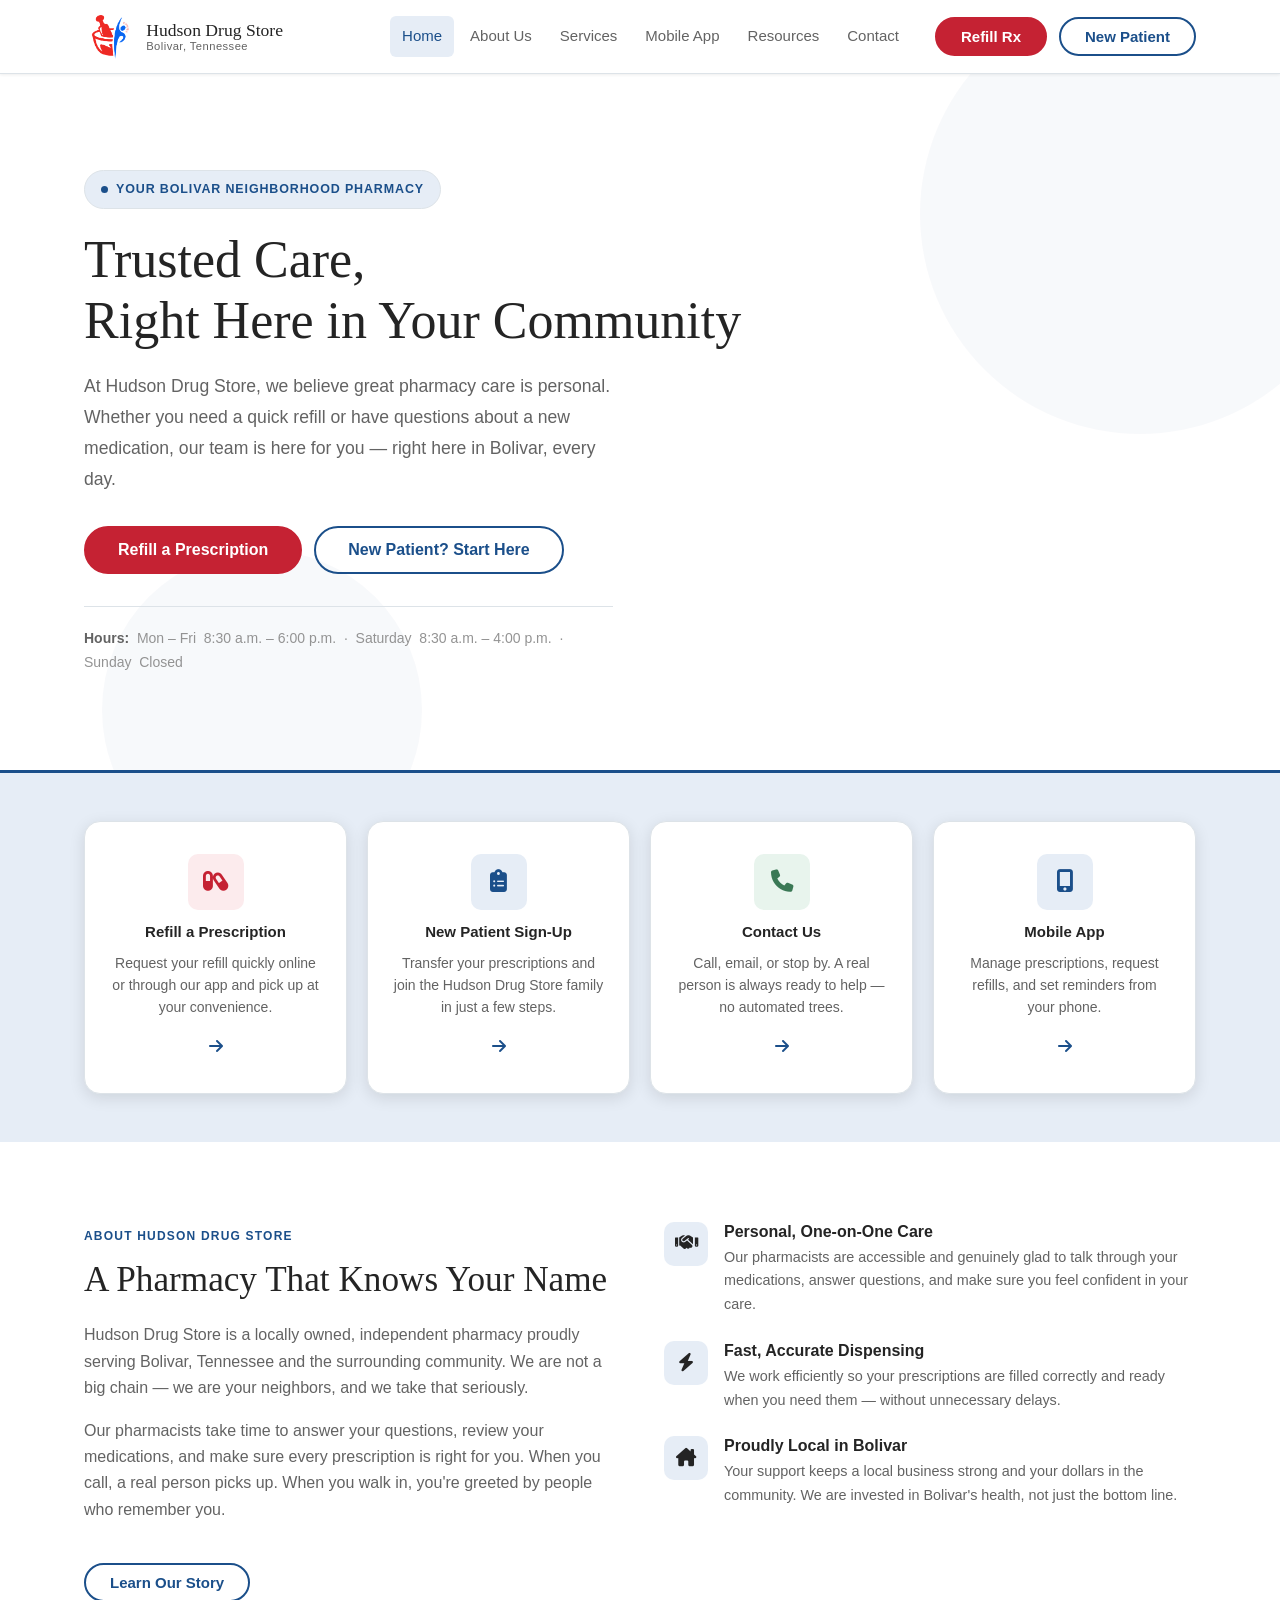
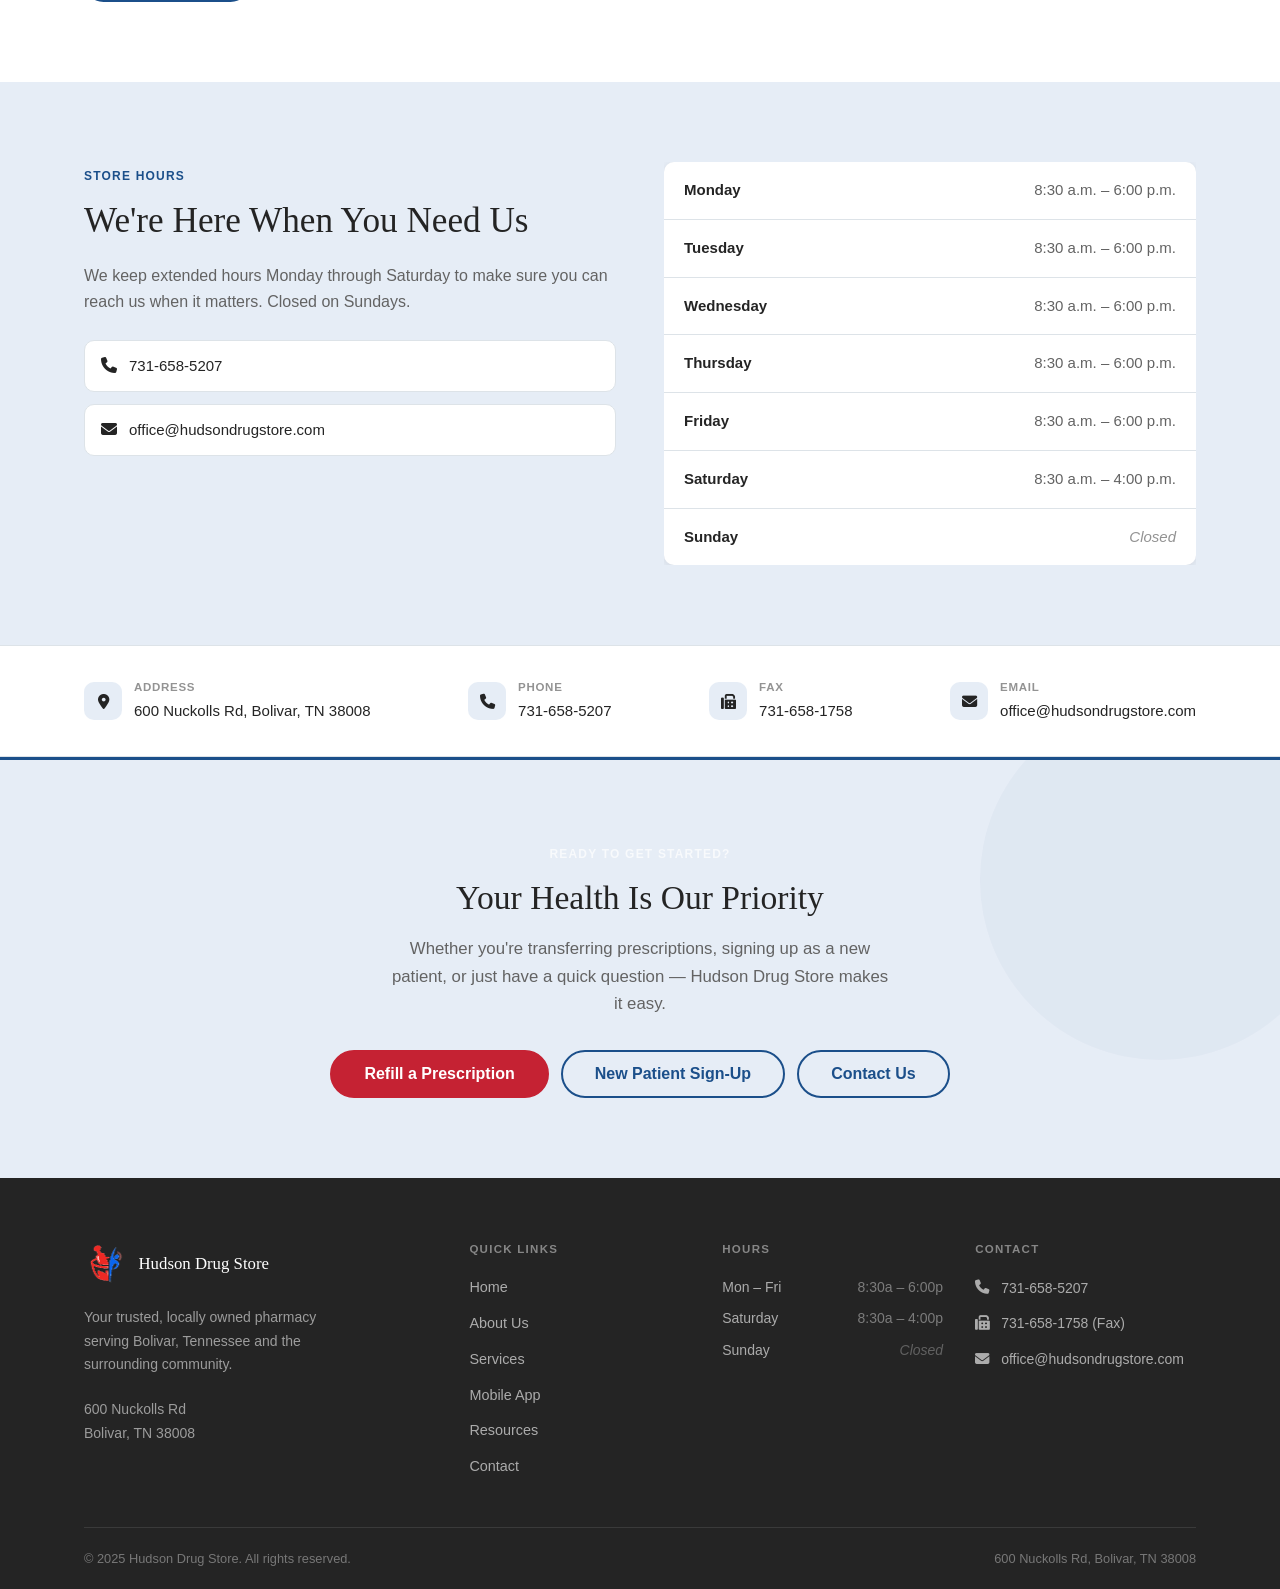
==== commit d4d69d51: "Replace Rx text logo with PharmacyLogo image - Add assets/pharmacy-logo.png - Swap header and footer" ====
--- a/index.html
+++ b/index.html
@@ -17,7 +17,7 @@
     <div class="container header-inner">
 
       <a href="index.html" class="logo" aria-label="Hudson Drug Store — Home">
-        <div class="logo-mark" aria-hidden="true">Rx</div>
+        <img src="assets/pharmacy-logo.png" alt="" class="logo-mark" />
         <div class="logo-text">
           <span class="logo-name">Hudson Drug Store</span>
           <span class="logo-tagline">Bolivar, Tennessee</span>
@@ -358,7 +358,7 @@
 
         <div class="footer-col">
           <a href="index.html" class="footer-logo" aria-label="Hudson Drug Store — Home">
-            <div class="footer-logo-mark" aria-hidden="true">Rx</div>
+            <img src="assets/pharmacy-logo.png" alt="" class="footer-logo-mark" />
             <span class="footer-logo-name">Hudson Drug Store</span>
           </a>
           <p class="footer-tagline">
--- a/styles.css
+++ b/styles.css
@@ -449,24 +449,16 @@
 }
 
 .logo-mark {
-  width: 42px;
-  height: 42px;
-  background-color: var(--clr-primary);
-  border-radius: var(--r);
-  display: flex;
-  align-items: center;
-  justify-content: center;
-  color: var(--clr-white);
-  font-family: var(--font-serif);
-  font-size: 1.05rem;
-  font-style: italic;
+  width: auto;
+  height: 52px;
+  object-fit: contain;
+  display: block;
   flex-shrink: 0;
-  letter-spacing: -0.02em;
-  transition: background-color var(--tr);
+  transition: opacity var(--tr);
 }
 
 .logo:hover .logo-mark {
-  background-color: var(--clr-primary-dark);
+  opacity: 0.85;
 }
 
 .logo-text {
@@ -1863,17 +1855,10 @@
 }
 
 .footer-logo-mark {
-  width: 38px;
-  height: 38px;
-  background-color: rgba(255, 255, 255, 0.10);
-  border-radius: var(--r-sm);
-  display: flex;
-  align-items: center;
-  justify-content: center;
-  color: var(--clr-white);
-  font-family: var(--font-serif);
-  font-size: 1rem;
-  font-style: italic;
+  width: auto;
+  height: 44px;
+  object-fit: contain;
+  display: block;
   flex-shrink: 0;
 }
 
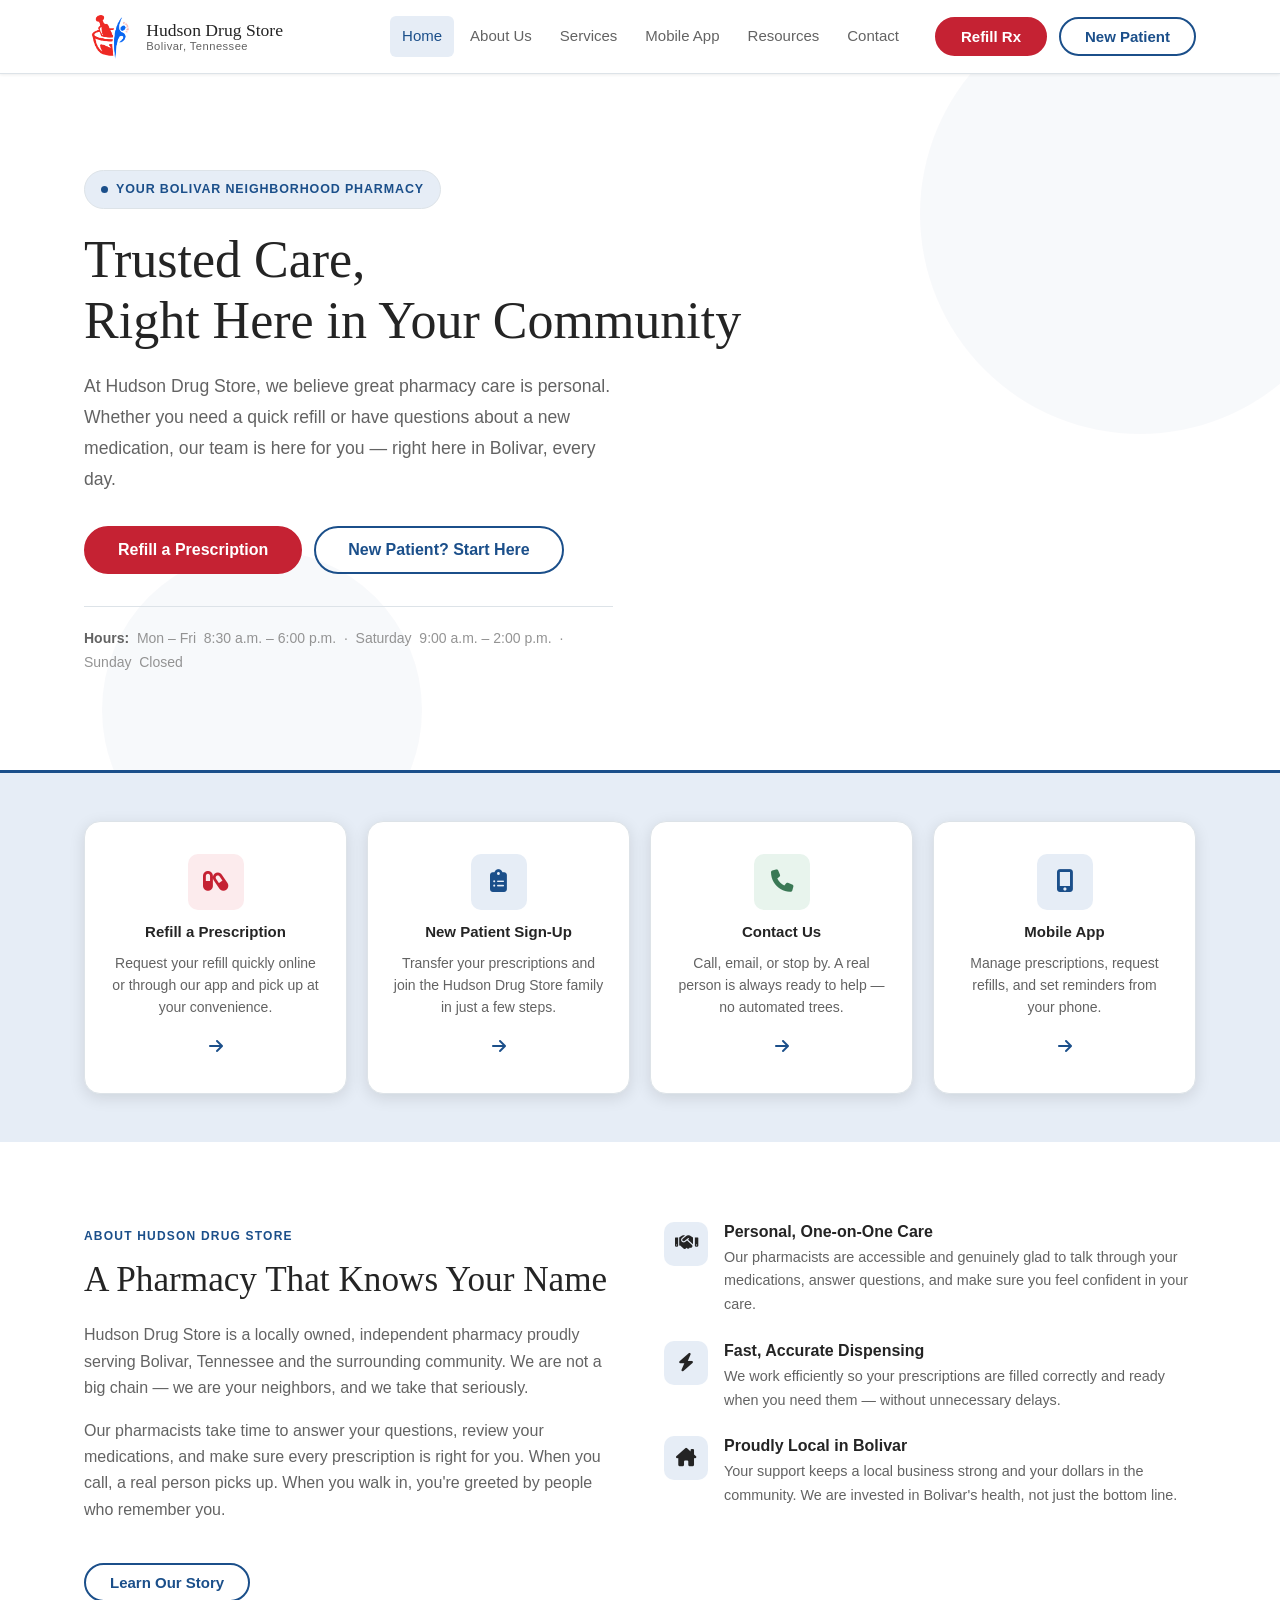
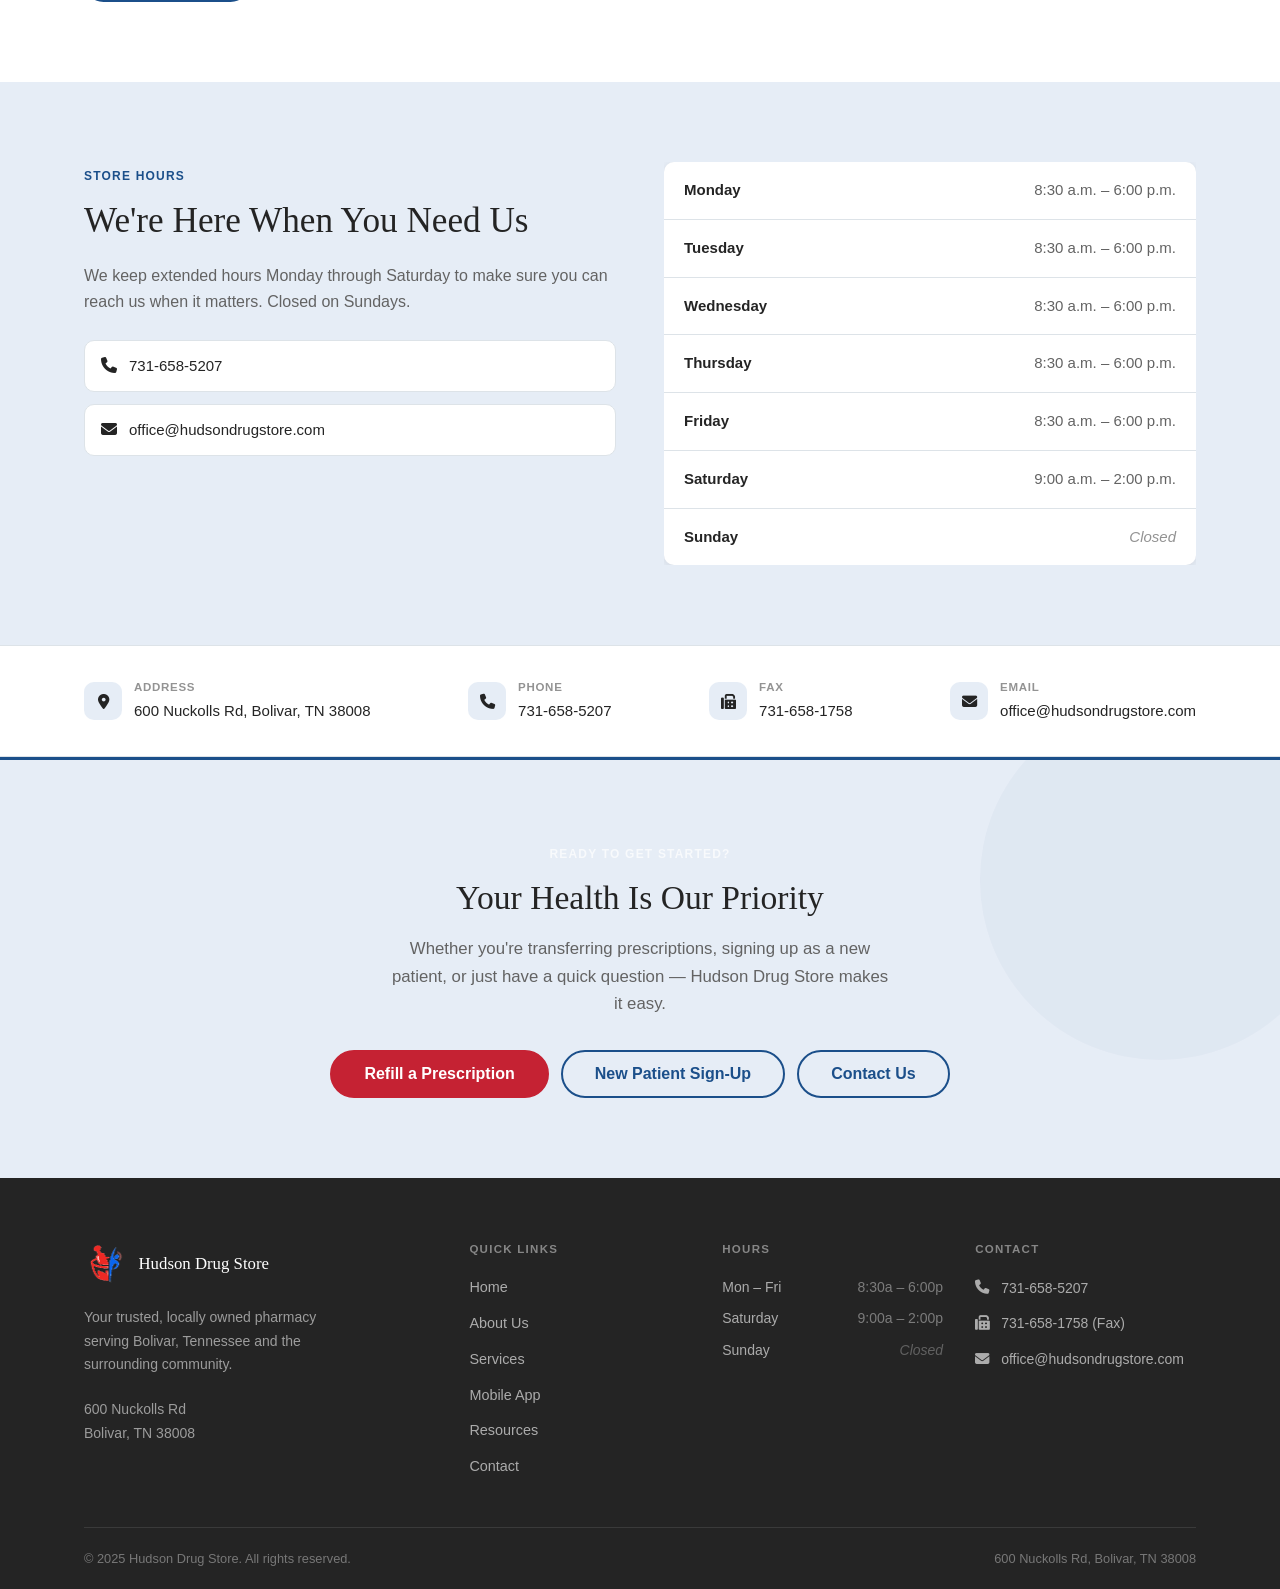
==== commit 2c9e8668: "Update Saturday hours to 9:00 a.m. – 2:00 p.m. Reflects the new Saturday schedule. Updated everywher" ====
--- a/index.html
+++ b/index.html
@@ -103,7 +103,7 @@
             <strong>Hours:</strong>&nbsp;
             Mon – Fri &nbsp;8:30 a.m. – 6:00 p.m.
             &nbsp;·&nbsp;
-            Saturday &nbsp;8:30 a.m. – 4:00 p.m.
+            Saturday &nbsp;9:00 a.m. – 2:00 p.m.
             &nbsp;·&nbsp;
             Sunday &nbsp;Closed
           </p>
@@ -264,7 +264,7 @@
                 </tr>
                 <tr>
                   <td>Saturday</td>
-                  <td>8:30 a.m. – 4:00 p.m.</td>
+                  <td>9:00 a.m. – 2:00 p.m.</td>
                 </tr>
                 <tr>
                   <td>Sunday</td>
@@ -392,7 +392,7 @@
             </div>
             <div class="footer-hours-row">
               <span>Saturday</span>
-              <span>8:30a – 4:00p</span>
+              <span>9:00a – 2:00p</span>
             </div>
             <div class="footer-hours-row">
               <span>Sunday</span>
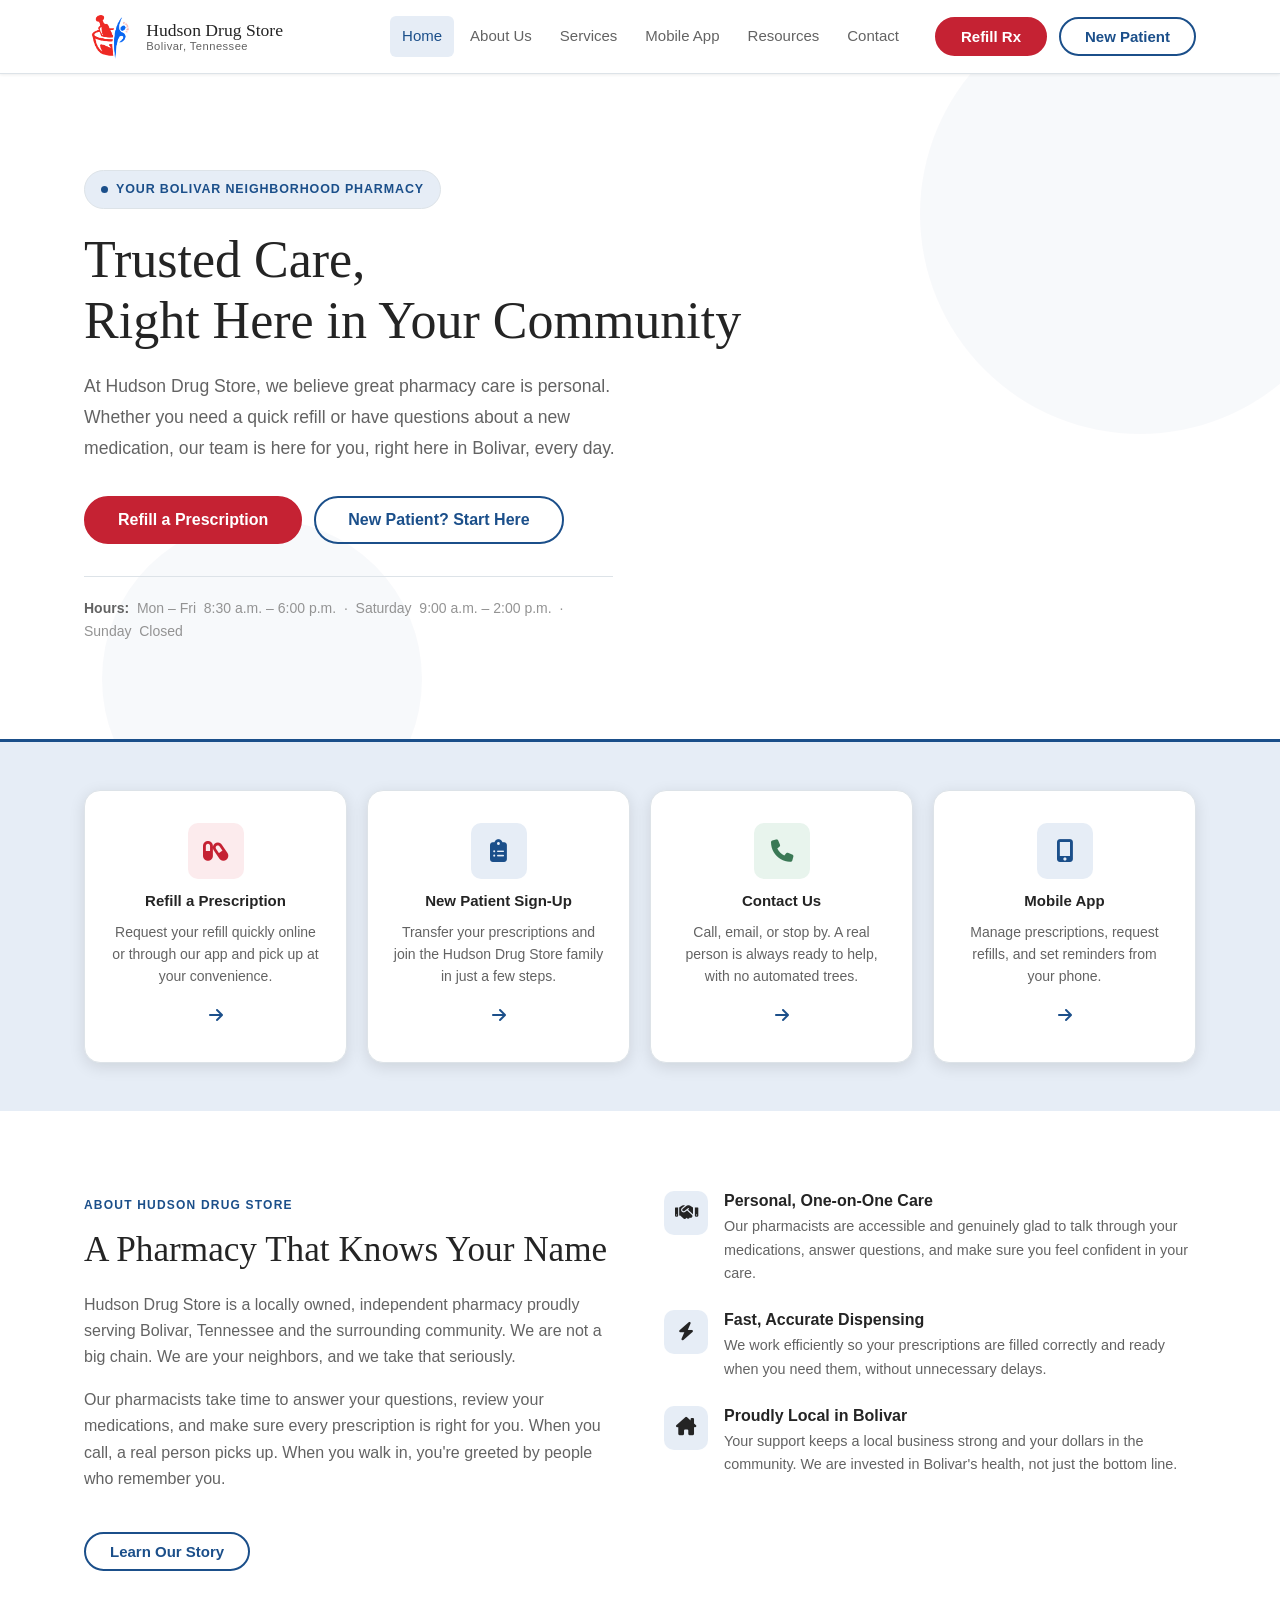
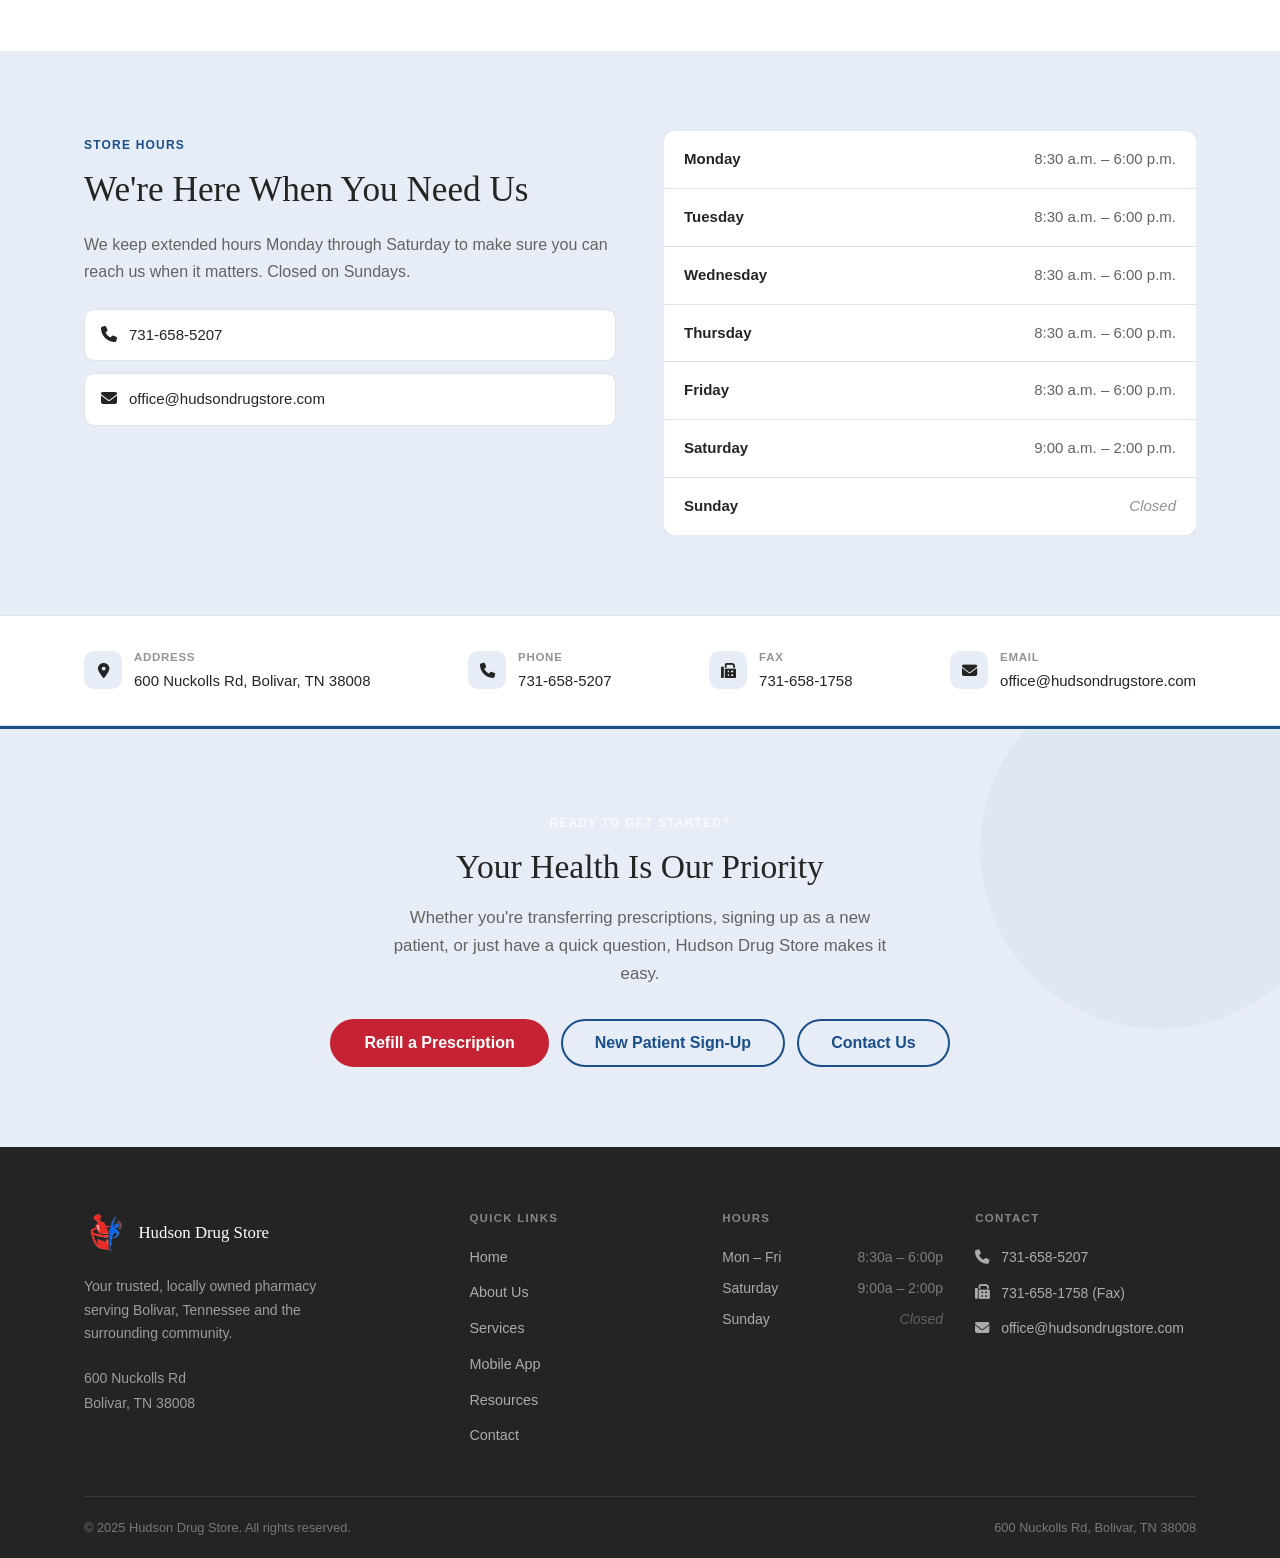
==== commit 702241e6: "Remove em dashes from site copy Co-Authored-By: Claude Opus 4.8 (1M context) <noreply@anthropic.com>" ====
--- a/index.html
+++ b/index.html
@@ -3,20 +3,20 @@
 <head>
   <meta charset="UTF-8" />
   <meta name="viewport" content="width=device-width, initial-scale=1.0" />
-  <meta name="description" content="Hudson Drug Store is your trusted, locally owned pharmacy in Bolivar, Tennessee. Prescription refills, medication counseling, immunizations, and more — from a team that knows you by name." />
-  <title>Hudson Drug Store — Bolivar, TN</title>
+  <meta name="description" content="Hudson Drug Store is your trusted, locally owned pharmacy in Bolivar, Tennessee. Prescription refills, medication counseling, immunizations, and more, from a team that knows you by name." />
+  <title>Hudson Drug Store | Bolivar, TN</title>
   <link rel="stylesheet" href="styles.css" />
   <link rel="stylesheet" href="https://cdnjs.cloudflare.com/ajax/libs/font-awesome/6.5.1/css/all.min.css" />
 </head>
 <body>
 
   <!-- ============================================================
-       SITE HEADER — repeated on every page
+       SITE HEADER - repeated on every page
        ============================================================ -->
   <header class="site-header">
     <div class="container header-inner">
 
-      <a href="index.html" class="logo" aria-label="Hudson Drug Store — Home">
+      <a href="index.html" class="logo" aria-label="Hudson Drug Store Home">
         <img src="assets/pharmacy-logo.png" alt="" class="logo-mark" />
         <div class="logo-text">
           <span class="logo-name">Hudson Drug Store</span>
@@ -89,7 +89,7 @@
           <p class="hero-sub">
             At Hudson Drug Store, we believe great pharmacy care is personal.
             Whether you need a quick refill or have questions about a new
-            medication, our team is here for you — right here in Bolivar,
+            medication, our team is here for you, right here in Bolivar,
             every day.
           </p>
 
@@ -139,7 +139,7 @@
           <a href="contact.html" class="action-card">
             <div class="action-card-icon action-card-icon--green" aria-hidden="true"><i class="fa-solid fa-phone"></i></div>
             <h3>Contact Us</h3>
-            <p>Call, email, or stop by. A real person is always ready to help — no automated trees.</p>
+            <p>Call, email, or stop by. A real person is always ready to help, with no automated trees.</p>
             <span class="action-card-arrow" aria-hidden="true"><i class="fa-solid fa-arrow-right"></i></span>
           </a>
 
@@ -168,8 +168,8 @@
             <h2 id="welcome-heading">A Pharmacy That Knows Your Name</h2>
             <p>
               Hudson Drug Store is a locally owned, independent pharmacy proudly serving
-              Bolivar, Tennessee and the surrounding community. We are not a big chain —
-              we are your neighbors, and we take that seriously.
+              Bolivar, Tennessee and the surrounding community. We are not a big chain.
+              We are your neighbors, and we take that seriously.
             </p>
             <p>
               Our pharmacists take time to answer your questions, review your medications,
@@ -193,7 +193,7 @@
               <div class="trust-point-icon" aria-hidden="true"><i class="fa-solid fa-bolt"></i></div>
               <div class="trust-point-body">
                 <h4>Fast, Accurate Dispensing</h4>
-                <p>We work efficiently so your prescriptions are filled correctly and ready when you need them — without unnecessary delays.</p>
+                <p>We work efficiently so your prescriptions are filled correctly and ready when you need them, without unnecessary delays.</p>
               </div>
             </div>
 
@@ -334,7 +334,7 @@
         <h2 id="cta-heading">Your Health Is Our Priority</h2>
         <p>
           Whether you're transferring prescriptions, signing up as a new patient, or just
-          have a quick question — Hudson Drug Store makes it easy.
+          have a quick question, Hudson Drug Store makes it easy.
         </p>
         <div class="btn-group">
           <a href="https://portal.digitalpharmacist.com/?pharmacy_id=35639321-9e39-4f12-9762-fe898cc6b6e4" class="btn btn-accent btn-lg">Refill a Prescription</a>
@@ -350,14 +350,14 @@
 
 
   <!-- ============================================================
-       SITE FOOTER — repeated on every page
+       SITE FOOTER - repeated on every page
        ============================================================ -->
   <footer class="site-footer" aria-label="Site footer">
     <div class="container">
       <div class="footer-grid">
 
         <div class="footer-col">
-          <a href="index.html" class="footer-logo" aria-label="Hudson Drug Store — Home">
+          <a href="index.html" class="footer-logo" aria-label="Hudson Drug Store Home">
             <img src="assets/pharmacy-logo.png" alt="" class="footer-logo-mark" />
             <span class="footer-logo-name">Hudson Drug Store</span>
           </a>
--- a/styles.css
+++ b/styles.css
@@ -1,5 +1,5 @@
 /* ==================================================
-   Hudson Drug Store — Main Stylesheet
+   Hudson Drug Store - Main Stylesheet
    styles.css
    ==================================================
 
@@ -31,8 +31,8 @@
    24. Map Placeholder
    25. Site Footer
    26. Utilities
-   27. Responsive — Tablet (max-width: 960px)
-   28. Responsive — Mobile (max-width: 640px)
+   27. Responsive - Tablet (max-width: 960px)
+   28. Responsive - Mobile (max-width: 640px)
    ================================================== */
 
 
@@ -332,7 +332,7 @@
   transform: translateY(1px);
 }
 
-/* Primary — teal fill */
+/* Primary - teal fill */
 .btn-primary {
   background-color: var(--clr-primary);
   border-color: var(--clr-primary);
@@ -346,7 +346,7 @@
   box-shadow: var(--sh-sm);
 }
 
-/* Accent — orange fill (main CTA) */
+/* Accent - orange fill (main CTA) */
 .btn-accent {
   background-color: var(--clr-accent);
   border-color: var(--clr-accent);
@@ -360,7 +360,7 @@
   box-shadow: var(--sh-sm);
 }
 
-/* Outline — teal border on light background */
+/* Outline - teal border on light background */
 .btn-outline {
   background-color: transparent;
   border-color: var(--clr-primary);
@@ -372,7 +372,7 @@
   color: var(--clr-white);
 }
 
-/* Outline white — white border on dark background */
+/* Outline white - white border on dark background */
 .btn-outline-white {
   background-color: transparent;
   border-color: rgba(255, 255, 255, 0.70);
@@ -1999,7 +1999,7 @@
 }
 
 
-/* ─── 27. Responsive — Tablet (max-width: 960px) ────────────── */
+/* ─── 27. Responsive - Tablet (max-width: 960px) ────────────── */
 
 @media (max-width: 960px) {
   :root {
@@ -2106,7 +2106,7 @@
 }
 
 
-/* ─── 28. Responsive — Mobile (max-width: 640px) ────────────── */
+/* ─── 28. Responsive - Mobile (max-width: 640px) ────────────── */
 
 @media (max-width: 640px) {
   :root {
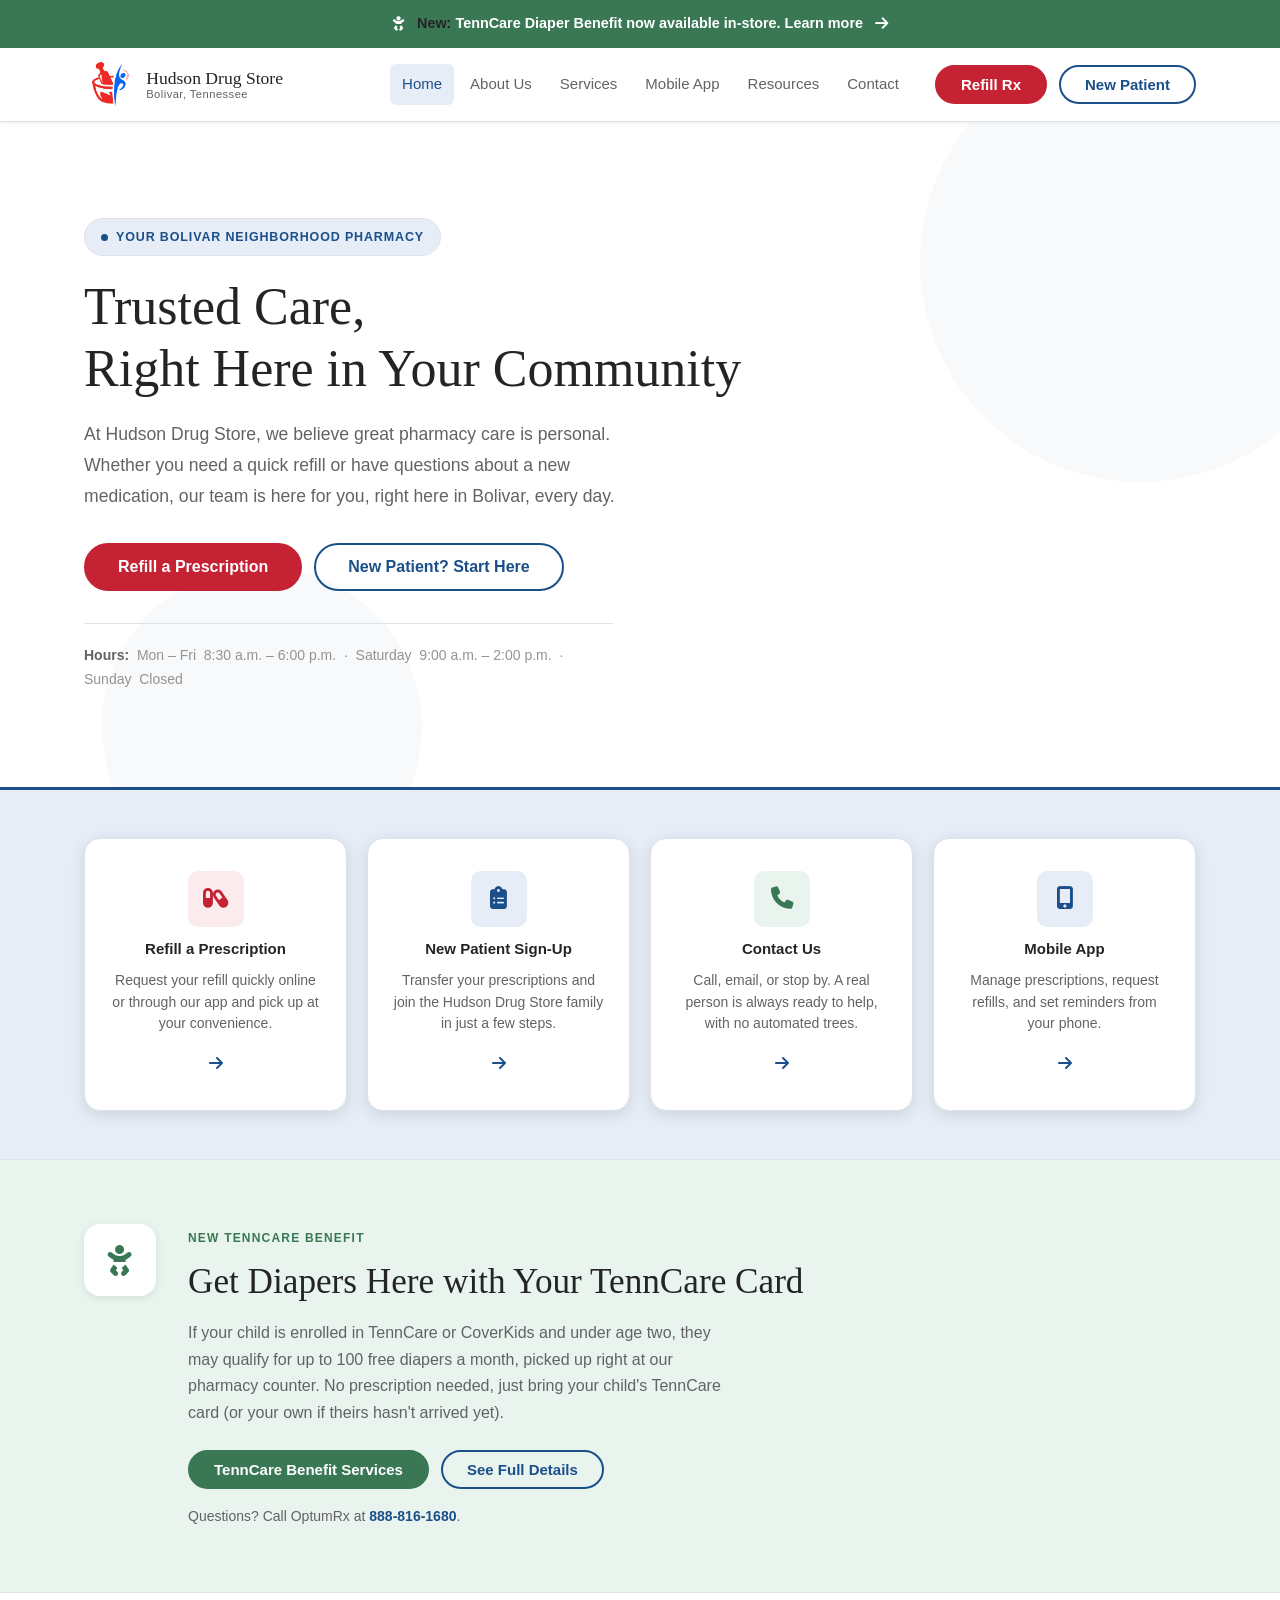
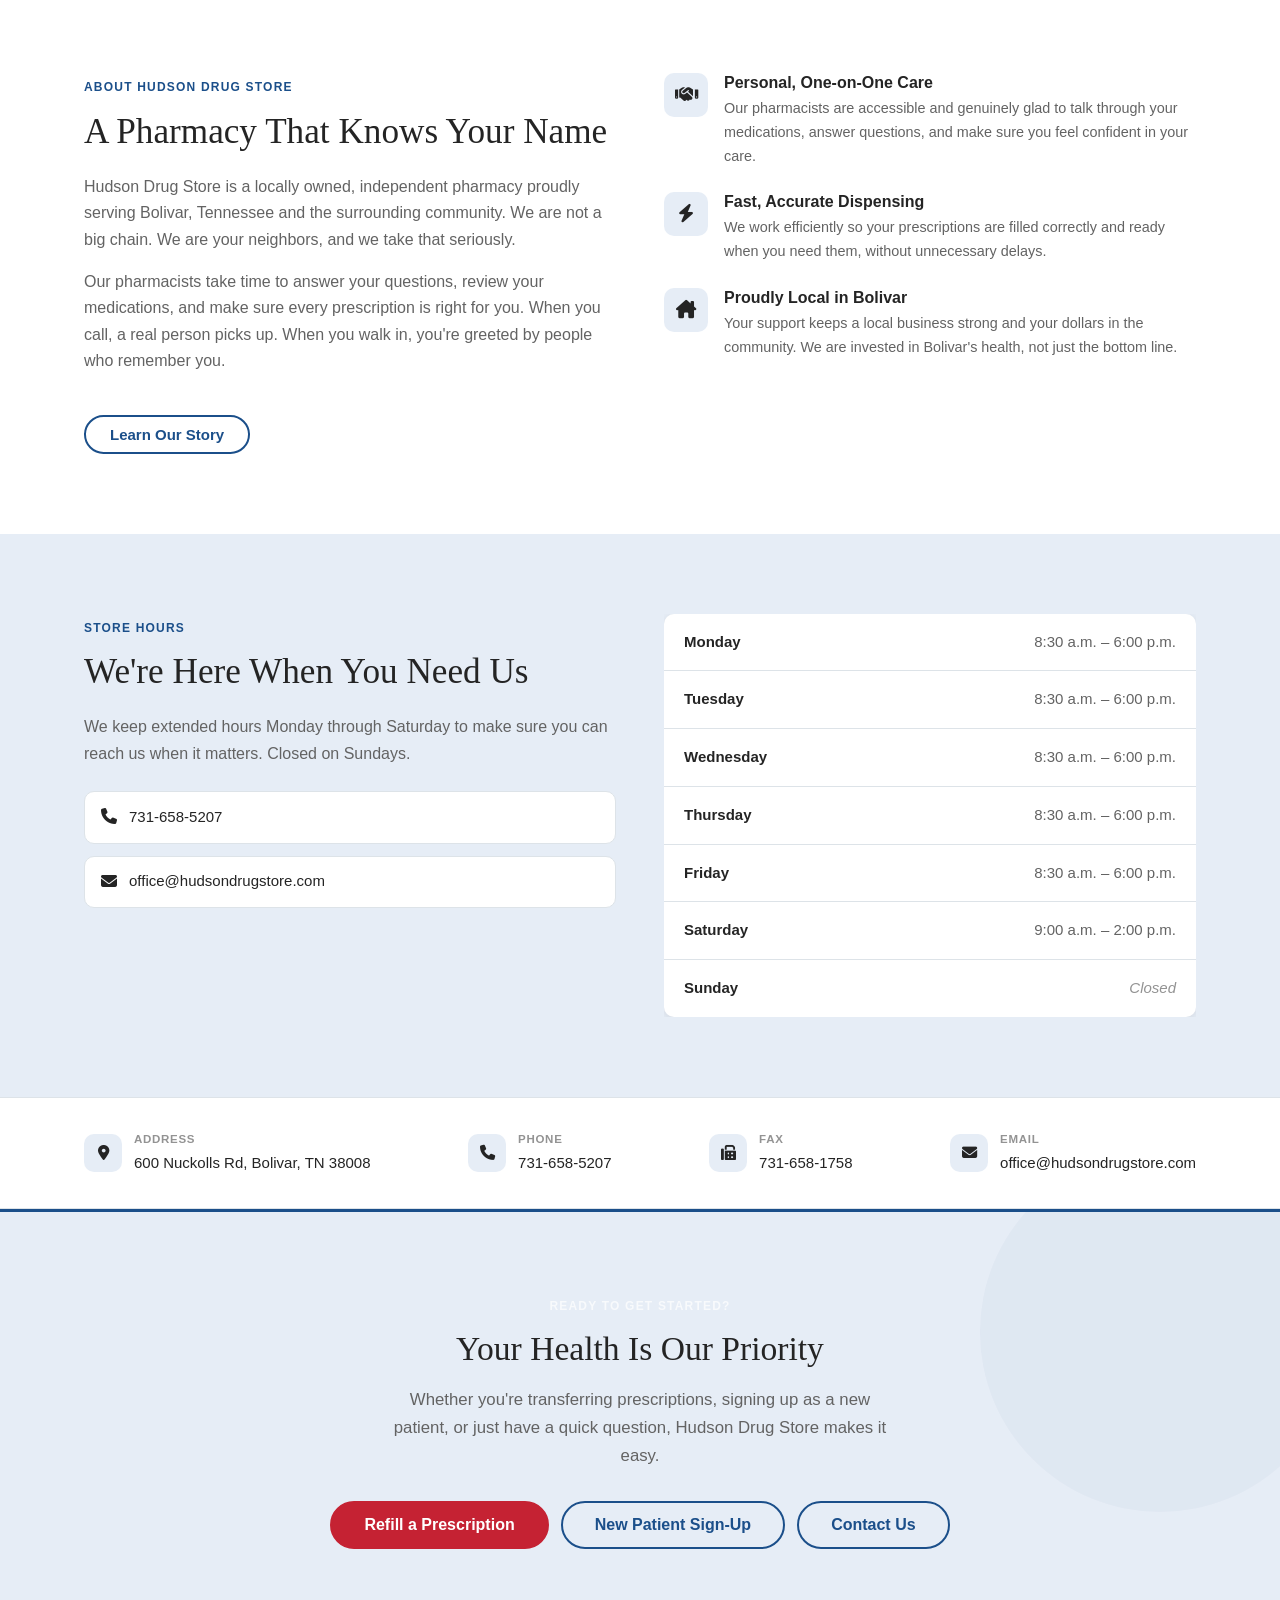
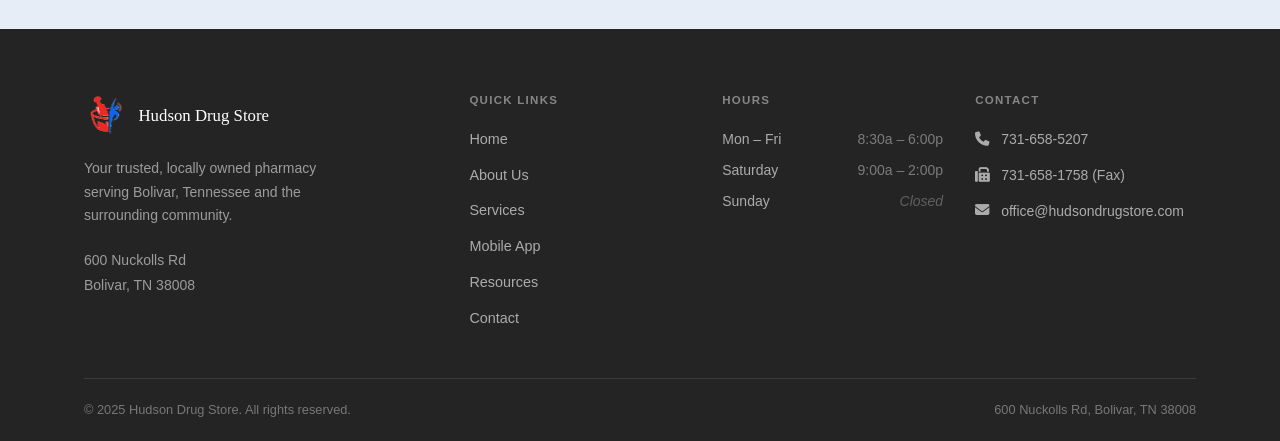
==== commit fc01f8e3: "Add TennCare Diaper Benefit announcement to home and resources pages Highlights the new TennCare Dia" ====
--- a/index.html
+++ b/index.html
@@ -11,6 +11,19 @@
 <body>
 
   <!-- ============================================================
+       ANNOUNCEMENT BAR
+       ============================================================ -->
+  <div class="announcement-bar">
+    <a href="resources.html#tenncare-diaper-benefit" class="announcement-bar-inner container">
+      <i class="fa-solid fa-baby" aria-hidden="true"></i>
+      <span><strong>New:</strong> TennCare Diaper Benefit now available in-store. Learn more</span>
+      <i class="fa-solid fa-arrow-right" aria-hidden="true"></i>
+    </a>
+  </div>
+  <!-- END ANNOUNCEMENT BAR -->
+
+
+  <!-- ============================================================
        SITE HEADER - repeated on every page
        ============================================================ -->
   <header class="site-header">
@@ -35,7 +48,7 @@
         </ul>
         <!-- These buttons are visible only in the mobile nav panel -->
         <div class="nav-mobile-actions">
-          <a href="https://portal.digitalpharmacist.com/?pharmacy_id=35639321-9e39-4f12-9762-fe898cc6b6e4" class="btn btn-accent btn-lg">Refill a Prescription</a>
+          <a href="contact.html" class="btn btn-accent btn-lg">Refill a Prescription</a>
           <!-- TODO: Replace # with your new patient registration URL -->
           <a href="contact.html" class="btn btn-outline btn-lg">New Patient Sign-Up</a>
         </div>
@@ -43,7 +56,7 @@
 
       <!-- Desktop action buttons -->
       <div class="header-actions">
-        <a href="https://portal.digitalpharmacist.com/?pharmacy_id=35639321-9e39-4f12-9762-fe898cc6b6e4" class="btn btn-accent">Refill Rx</a>
+        <a href="contact.html" class="btn btn-accent">Refill Rx</a>
         <!-- TODO: Replace # with your new patient registration URL -->
         <a href="contact.html" class="btn btn-outline">New Patient</a>
       </div>
@@ -94,7 +107,7 @@
           </p>
 
           <div class="hero-actions">
-            <a href="https://portal.digitalpharmacist.com/?pharmacy_id=35639321-9e39-4f12-9762-fe898cc6b6e4" class="btn btn-accent btn-lg">Refill a Prescription</a>
+            <a href="contact.html" class="btn btn-accent btn-lg">Refill a Prescription</a>
             <!-- TODO: Replace # with your new patient registration URL -->
             <a href="contact.html" class="btn btn-outline btn-lg">New Patient? Start Here</a>
           </div>
@@ -121,7 +134,7 @@
       <div class="container">
         <div class="action-cards">
 
-          <a href="https://portal.digitalpharmacist.com/?pharmacy_id=35639321-9e39-4f12-9762-fe898cc6b6e4" class="action-card">
+          <a href="contact.html" class="action-card">
             <div class="action-card-icon action-card-icon--accent" aria-hidden="true"><i class="fa-solid fa-capsules"></i></div>
             <h3>Refill a Prescription</h3>
             <p>Request your refill quickly online or through our app and pick up at your convenience.</p>
@@ -154,6 +167,46 @@
       </div>
     </section>
     <!-- END QUICK ACTION CARDS -->
+
+
+    <!-- ────────────────────────────────────────────────────────
+         TENNCARE DIAPER BENEFIT CALLOUT
+         ──────────────────────────────────────────────────────── -->
+    <section class="benefit-callout" aria-labelledby="benefit-callout-heading">
+      <div class="container benefit-callout-inner">
+
+        <div class="benefit-callout-icon" aria-hidden="true"><i class="fa-solid fa-baby"></i></div>
+
+        <div class="benefit-callout-body">
+          <span class="section-label section-label--green">New TennCare Benefit</span>
+          <h2 id="benefit-callout-heading">Get Diapers Here with Your TennCare Card</h2>
+          <p>
+            If your child is enrolled in TennCare or CoverKids and under age two, they may
+            qualify for up to 100 free diapers a month, picked up right at our pharmacy
+            counter. No prescription needed, just bring your child's TennCare card
+            (or your own if theirs hasn't arrived yet).
+          </p>
+          <div class="benefit-callout-actions">
+            <a
+              href="https://www.tn.gov/tenncare/members-applicants/benefits-services/diapers.html"
+              class="btn btn-green"
+              target="_blank"
+              rel="noopener"
+            >
+              TennCare Benefit Services
+            </a>
+            <a href="resources.html#tenncare-diaper-benefit" class="btn btn-outline">
+              See Full Details
+            </a>
+          </div>
+          <p class="benefit-callout-note">
+            Questions? Call OptumRx at <a href="tel:8888161680">888-816-1680</a>.
+          </p>
+        </div>
+
+      </div>
+    </section>
+    <!-- END TENNCARE DIAPER BENEFIT CALLOUT -->
 
 
     <!-- ────────────────────────────────────────────────────────
@@ -337,7 +390,7 @@
           have a quick question, Hudson Drug Store makes it easy.
         </p>
         <div class="btn-group">
-          <a href="https://portal.digitalpharmacist.com/?pharmacy_id=35639321-9e39-4f12-9762-fe898cc6b6e4" class="btn btn-accent btn-lg">Refill a Prescription</a>
+          <a href="contact.html" class="btn btn-accent btn-lg">Refill a Prescription</a>
           <!-- TODO: Replace # with your new patient registration URL -->
           <a href="contact.html" class="btn btn-outline btn-lg">New Patient Sign-Up</a>
           <a href="contact.html" class="btn btn-outline btn-lg">Contact Us</a>
--- a/styles.css
+++ b/styles.css
@@ -385,6 +385,20 @@
   color: var(--clr-primary-dark);
 }
 
+/* Green - used for the TennCare Diaper Benefit callout */
+.btn-green {
+  background-color: var(--clr-green);
+  border-color: var(--clr-green);
+  color: var(--clr-white);
+}
+
+.btn-green:hover {
+  background-color: #2E6044;
+  border-color: #2E6044;
+  color: var(--clr-white);
+  box-shadow: var(--sh-sm);
+}
+
 /* Ghost */
 .btn-ghost {
   background-color: transparent;
@@ -2205,3 +2219,197 @@
     height: 260px;
   }
 }
+
+/* Contact form status message */
+.form-status {
+  margin-top: 1rem;
+  padding: 0.85rem 1rem;
+  border-radius: 8px;
+  font-weight: 500;
+  font-size: 0.95rem;
+  line-height: 1.5;
+}
+.form-status--success {
+  background: #e7f5ec;
+  color: #1d6b3a;
+  border: 1px solid #b6e0c4;
+}
+.form-status--error {
+  background: #fdecea;
+  color: #b3261e;
+  border: 1px solid #f5c6c0;
+}
+
+
+/* ─── 29. Announcement Bar ──────────────────────────────────── */
+
+.announcement-bar {
+  background-color: var(--clr-green);
+}
+
+.announcement-bar-inner {
+  display: flex;
+  align-items: center;
+  justify-content: center;
+  flex-wrap: wrap;
+  gap: var(--sp-2) var(--sp-3);
+  padding: var(--sp-3) var(--sp-6);
+  color: var(--clr-white);
+  text-decoration: none;
+  font-size: 0.9rem;
+  font-weight: 600;
+  text-align: center;
+  transition: background-color var(--tr);
+}
+
+.announcement-bar-inner:hover {
+  background-color: var(--clr-primary-dark);
+  color: var(--clr-white);
+}
+
+.announcement-bar-inner i {
+  font-size: 0.95rem;
+}
+
+
+/* ─── 30. TennCare Diaper Benefit ───────────────────────────── */
+
+.benefit-highlight {
+  background-color: var(--clr-green-light);
+  border-top: 3px solid var(--clr-green);
+  border-bottom: 3px solid var(--clr-green);
+}
+
+.section-label--green {
+  color: var(--clr-green);
+}
+
+.benefit-cards {
+  display: grid;
+  grid-template-columns: repeat(auto-fit, minmax(220px, 1fr));
+  gap: var(--sp-5);
+  margin-top: var(--sp-8);
+}
+
+.benefit-card {
+  background-color: var(--clr-white);
+  border: 1px solid var(--clr-border);
+  border-radius: var(--r-lg);
+  padding: var(--sp-6);
+  transition: border-color var(--tr), box-shadow var(--tr);
+}
+
+.benefit-card:hover {
+  border-color: var(--clr-green);
+  box-shadow: var(--sh-sm);
+}
+
+.benefit-card-icon {
+  width: 44px;
+  height: 44px;
+  margin-bottom: var(--sp-4);
+  background-color: var(--clr-green-light);
+  color: var(--clr-green);
+  border-radius: var(--r);
+  display: flex;
+  align-items: center;
+  justify-content: center;
+  font-size: 1.15rem;
+}
+
+.benefit-card h4 {
+  margin-bottom: var(--sp-2);
+}
+
+.benefit-card p {
+  font-size: 0.9rem;
+  margin: 0;
+  max-width: none;
+}
+
+.benefit-cta-row {
+  display: flex;
+  align-items: center;
+  justify-content: space-between;
+  flex-wrap: wrap;
+  gap: var(--sp-4);
+  margin-top: var(--sp-8);
+  padding-top: var(--sp-6);
+  border-top: 1px solid rgba(58, 120, 85, 0.2);
+}
+
+.benefit-note {
+  font-size: 0.9375rem;
+  margin: 0;
+  max-width: none;
+}
+
+.benefit-note a {
+  font-weight: 600;
+}
+
+
+/* ─── 31. TennCare Diaper Benefit Callout (Front Page) ──────── */
+
+.benefit-callout {
+  background-color: var(--clr-green-light);
+  border-top: 1px solid var(--clr-border);
+  border-bottom: 1px solid var(--clr-border);
+  padding: var(--sp-16) 0;
+}
+
+.benefit-callout-inner {
+  display: flex;
+  align-items: flex-start;
+  gap: var(--sp-8);
+}
+
+.benefit-callout-icon {
+  width: 72px;
+  height: 72px;
+  flex-shrink: 0;
+  background-color: var(--clr-white);
+  color: var(--clr-green);
+  border-radius: var(--r-lg);
+  display: flex;
+  align-items: center;
+  justify-content: center;
+  font-size: 2rem;
+  box-shadow: var(--sh-sm);
+}
+
+.benefit-callout-body h2 {
+  margin-bottom: var(--sp-4);
+}
+
+.benefit-callout-body p {
+  max-width: 62ch;
+}
+
+.benefit-callout-actions {
+  display: flex;
+  flex-wrap: wrap;
+  gap: var(--sp-3);
+  margin: var(--sp-6) 0 var(--sp-4);
+}
+
+.benefit-callout-note {
+  font-size: 0.875rem;
+  color: var(--clr-text-muted);
+  margin: 0;
+}
+
+.benefit-callout-note a {
+  font-weight: 600;
+}
+
+@media (max-width: 640px) {
+  .benefit-callout-inner {
+    flex-direction: column;
+    align-items: flex-start;
+  }
+
+  .benefit-callout {
+    padding: var(--sp-12) 0;
+  }
+}
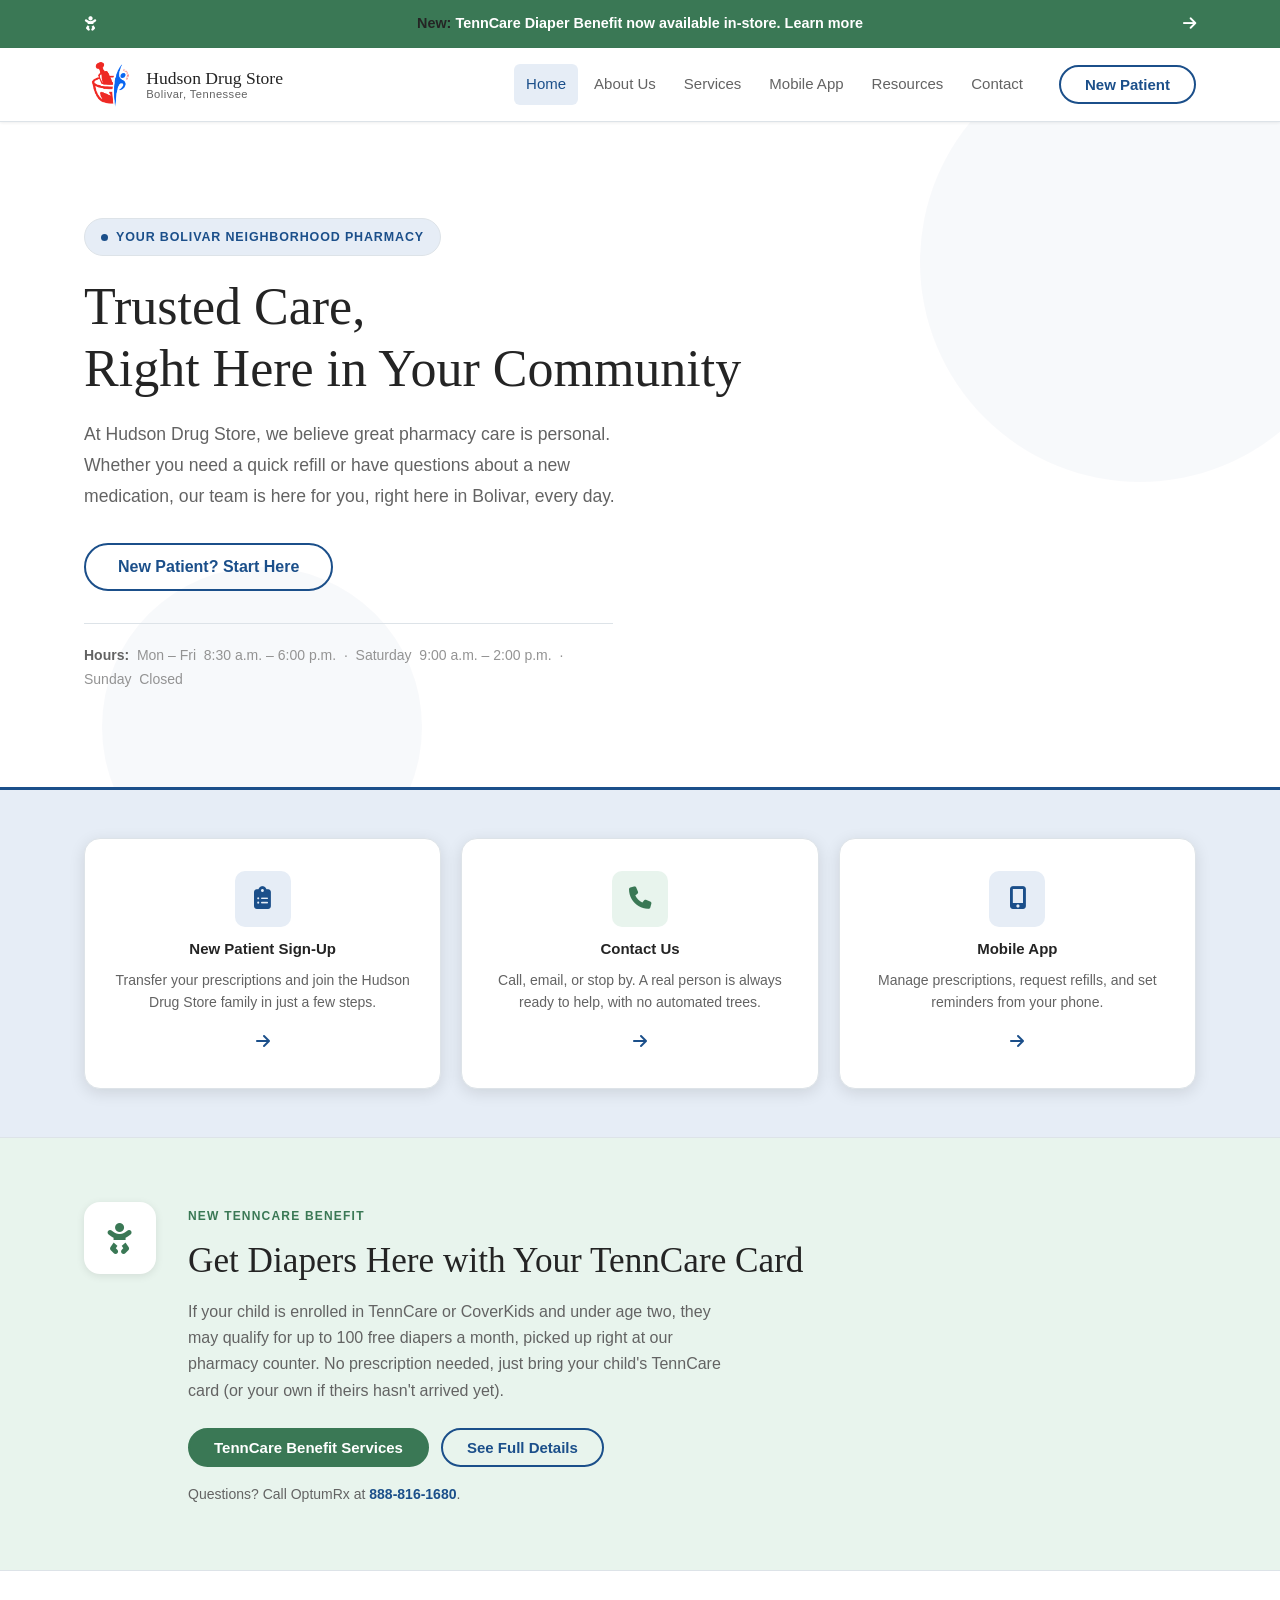
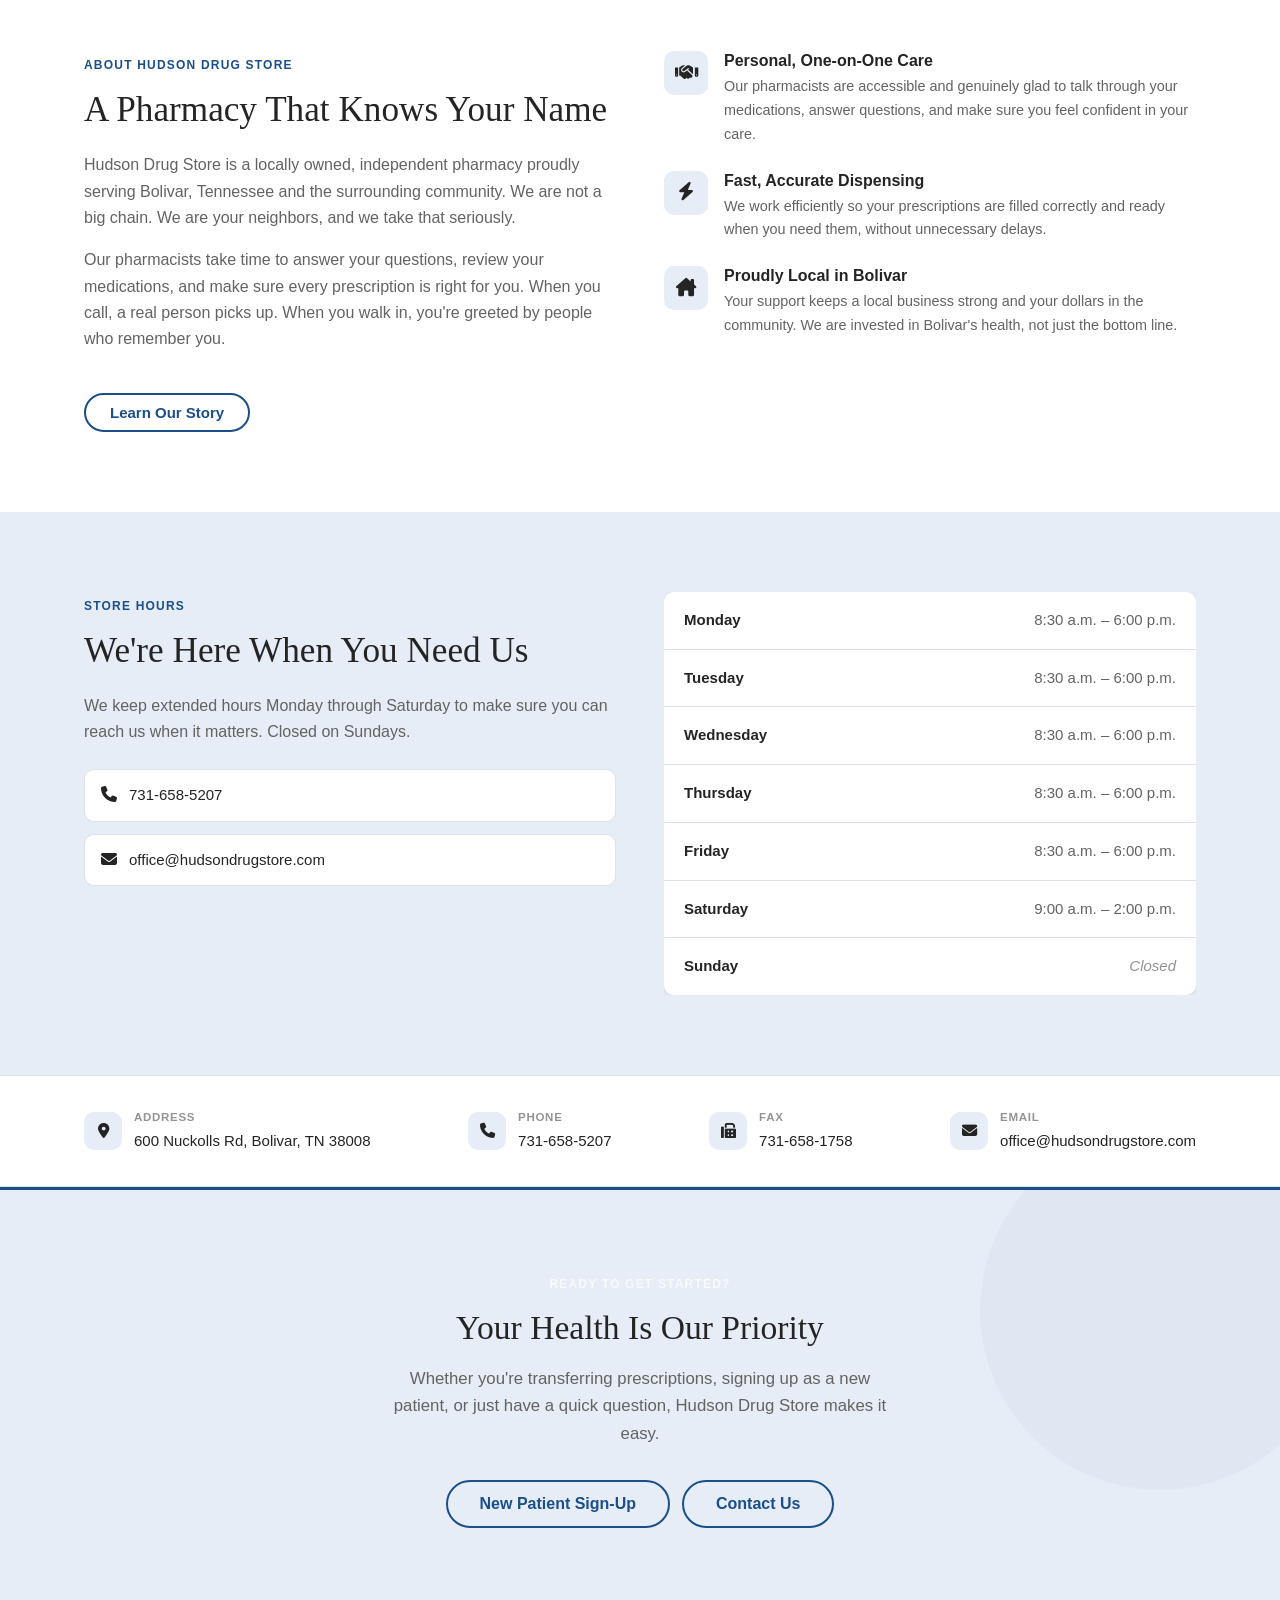
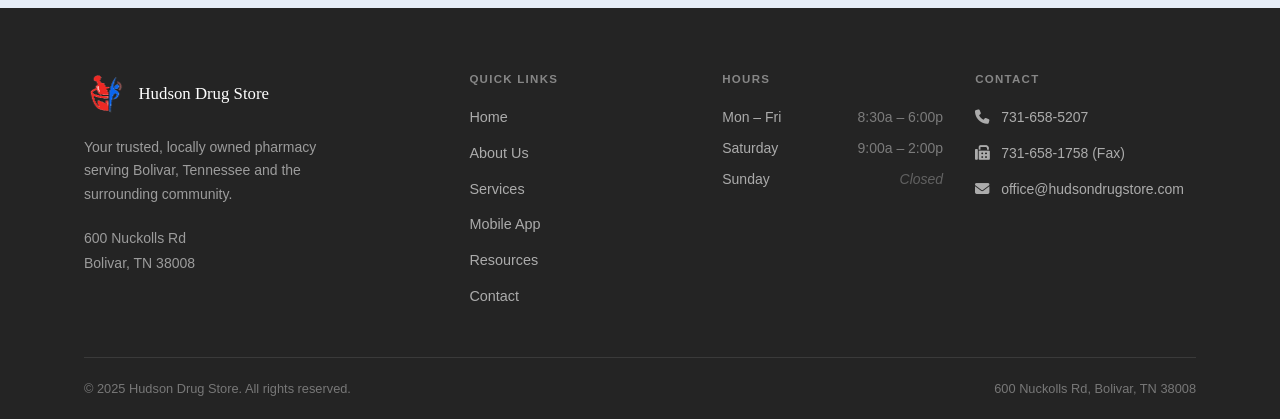
==== commit e881b900: "Remove online refill requests and rebuild New Patient form for HIPAA compliance Refill buttons route" ====
--- a/index.html
+++ b/index.html
@@ -48,17 +48,13 @@
         </ul>
         <!-- These buttons are visible only in the mobile nav panel -->
         <div class="nav-mobile-actions">
-          <a href="contact.html" class="btn btn-accent btn-lg">Refill a Prescription</a>
-          <!-- TODO: Replace # with your new patient registration URL -->
-          <a href="contact.html" class="btn btn-outline btn-lg">New Patient Sign-Up</a>
+          <a href="contact.html#new-patient-request" class="btn btn-outline btn-lg">New Patient Sign-Up</a>
         </div>
       </nav>
 
       <!-- Desktop action buttons -->
       <div class="header-actions">
-        <a href="contact.html" class="btn btn-accent">Refill Rx</a>
-        <!-- TODO: Replace # with your new patient registration URL -->
-        <a href="contact.html" class="btn btn-outline">New Patient</a>
+        <a href="contact.html#new-patient-request" class="btn btn-outline">New Patient</a>
       </div>
 
       <button
@@ -107,9 +103,7 @@
           </p>
 
           <div class="hero-actions">
-            <a href="contact.html" class="btn btn-accent btn-lg">Refill a Prescription</a>
-            <!-- TODO: Replace # with your new patient registration URL -->
-            <a href="contact.html" class="btn btn-outline btn-lg">New Patient? Start Here</a>
+            <a href="contact.html#new-patient-request" class="btn btn-outline btn-lg">New Patient? Start Here</a>
           </div>
 
           <p class="hero-note">
@@ -134,14 +128,6 @@
       <div class="container">
         <div class="action-cards">
 
-          <a href="contact.html" class="action-card">
-            <div class="action-card-icon action-card-icon--accent" aria-hidden="true"><i class="fa-solid fa-capsules"></i></div>
-            <h3>Refill a Prescription</h3>
-            <p>Request your refill quickly online or through our app and pick up at your convenience.</p>
-            <span class="action-card-arrow" aria-hidden="true"><i class="fa-solid fa-arrow-right"></i></span>
-          </a>
-
-          <!-- TODO: Replace # with your new patient registration URL -->
           <a href="contact.html" class="action-card">
             <div class="action-card-icon action-card-icon--primary" aria-hidden="true"><i class="fa-solid fa-clipboard-list"></i></div>
             <h3>New Patient Sign-Up</h3>
@@ -390,9 +376,7 @@
           have a quick question, Hudson Drug Store makes it easy.
         </p>
         <div class="btn-group">
-          <a href="contact.html" class="btn btn-accent btn-lg">Refill a Prescription</a>
-          <!-- TODO: Replace # with your new patient registration URL -->
-          <a href="contact.html" class="btn btn-outline btn-lg">New Patient Sign-Up</a>
+          <a href="contact.html#new-patient-request" class="btn btn-outline btn-lg">New Patient Sign-Up</a>
           <a href="contact.html" class="btn btn-outline btn-lg">Contact Us</a>
         </div>
       </div>
--- a/styles.css
+++ b/styles.css
@@ -695,7 +695,7 @@
 
 .action-cards {
   display: grid;
-  grid-template-columns: repeat(4, 1fr);
+  grid-template-columns: repeat(3, 1fr);
   gap: var(--sp-5);
 }
 
@@ -1613,6 +1613,12 @@
   grid-template-columns: 1fr 1.5fr;
   gap: var(--sp-10);
   align-items: start;
+}
+
+.contact-forms-stack {
+  display: flex;
+  flex-direction: column;
+  gap: var(--sp-8);
 }
 
 .contact-info-block {
@@ -2080,7 +2086,7 @@
 
   /* Grid collapsing */
   .action-cards {
-    grid-template-columns: repeat(2, 1fr);
+    grid-template-columns: repeat(3, 1fr);
   }
 
   .welcome-grid,
@@ -2089,6 +2095,17 @@
   .app-intro-grid,
   .contact-page-grid {
     grid-template-columns: 1fr;
+  }
+
+  .benefit-callout-inner {
+    flex-direction: column;
+    gap: var(--sp-5);
+  }
+
+  .benefit-callout-icon {
+    width: 56px;
+    height: 56px;
+    font-size: 1.5rem;
   }
 
   .grid-2 {
@@ -2267,8 +2284,26 @@
   color: var(--clr-white);
 }
 
+.announcement-bar-inner span {
+  min-width: 0;
+  flex: 1 1 auto;
+}
+
 .announcement-bar-inner i {
   font-size: 0.95rem;
+  flex-shrink: 0;
+}
+
+@media (max-width: 640px) {
+  .announcement-bar-inner {
+    font-size: 0.8rem;
+    padding: var(--sp-2) var(--sp-4);
+    gap: var(--sp-2);
+  }
+
+  .announcement-bar-inner .fa-arrow-right {
+    display: none;
+  }
 }
 
 
